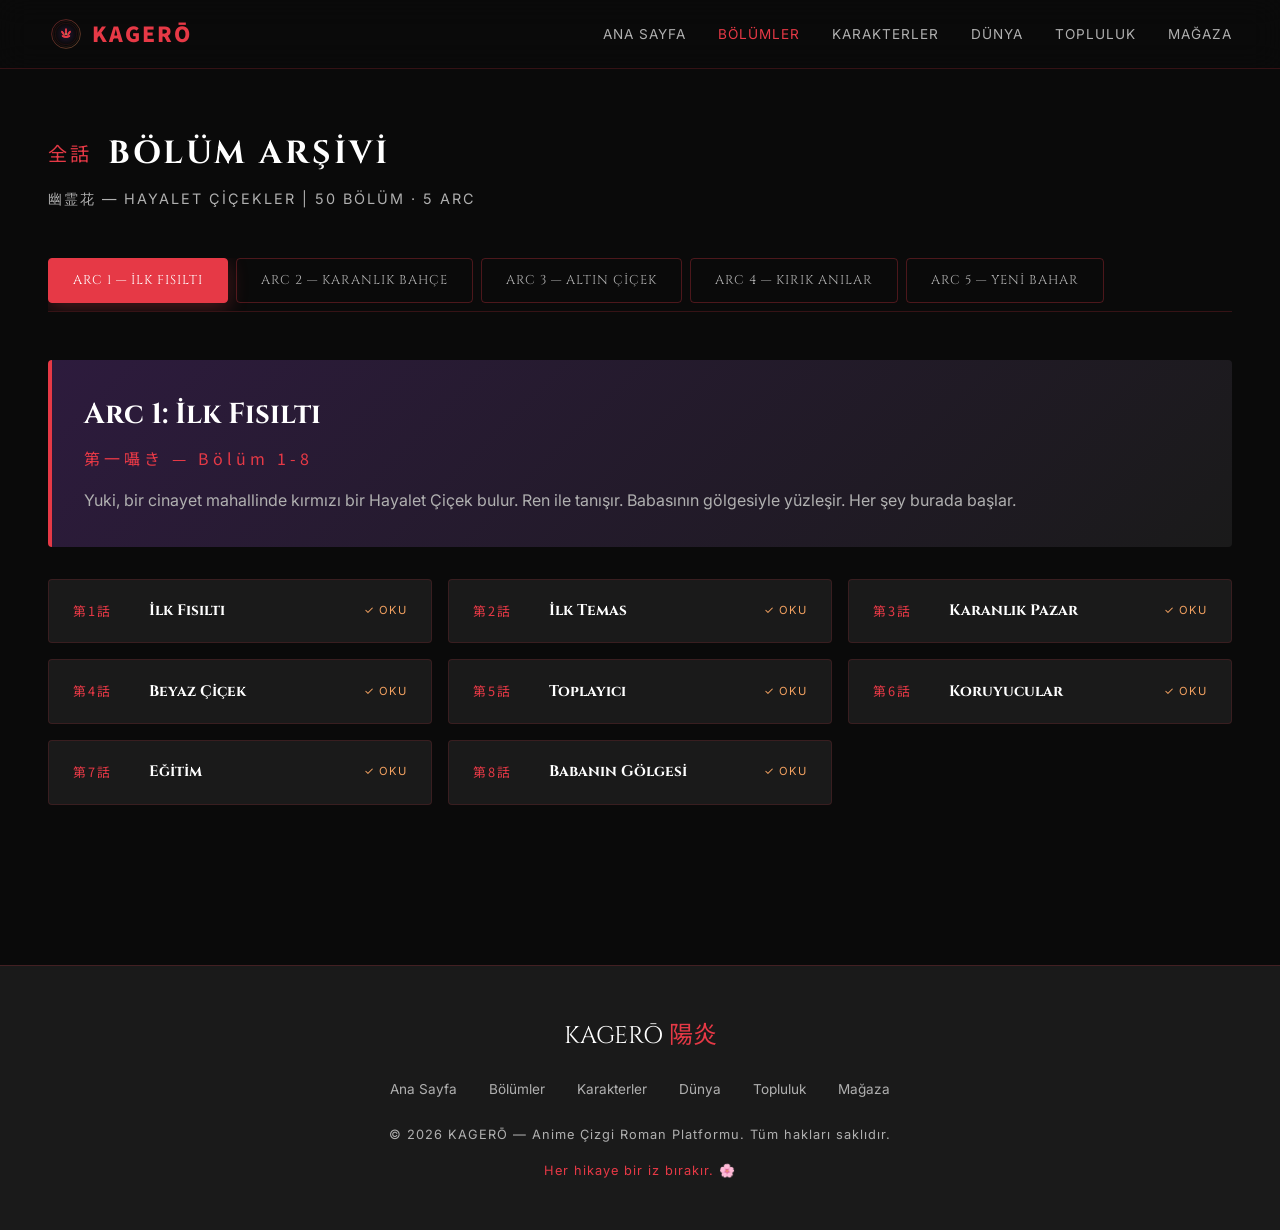
==== chapters.html @ 139f7541 "Create chapters.html" ====
<!DOCTYPE html>
<html lang="tr">
<head>
<meta charset="UTF-8">
<meta name="viewport" content="width=device-width, initial-scale=1.0">
<title>Bölüm Arşivi — KAGERŌ</title>
<meta name="description" content="KAGERŌ — 幽霊花: Hayalet Çiçekler tüm bölümler. 50 bölüm, 5 arc.">
<link rel="icon" type="image/svg+xml" href="assets/favicon.svg">
<link href="https://fonts.googleapis.com/css2?family=Cinzel:wght@400;700;900&family=Inter:wght@300;400;600&family=Noto+Sans+JP:wght@300;400;700&display=swap" rel="stylesheet">
<link rel="stylesheet" href="css/style.css">
<style>
  .arc-tabs {
    display: flex;
    gap: 0.5rem;
    margin-bottom: 3rem;
    overflow-x: auto;
    padding-bottom: 0.5rem;
    border-bottom: 1px solid rgba(230,57,70,0.2);
  }
  .arc-tab {
    padding: 0.8rem 1.5rem;
    background: transparent;
    border: 1px solid rgba(230,57,70,0.3);
    color: var(--gray);
    font-family: 'Cinzel', serif;
    font-size: 0.8rem;
    letter-spacing: 1px;
    text-transform: uppercase;
    cursor: pointer;
    transition: all 0.3s;
    white-space: nowrap;
    border-radius: 4px;
  }
  .arc-tab:hover { color: var(--white); border-color: var(--red); }
  .arc-tab.active {
    background: var(--red);
    color: var(--white);
    border-color: var(--red);
    box-shadow: 0 5px 20px rgba(230,57,70,0.3);
  }
  .arc-section { display: none; animation: fadeIn 0.5s; }
  .arc-section.active { display: block; }
  @keyframes fadeIn {
    from { opacity: 0; transform: translateY(10px); }
    to { opacity: 1; transform: translateY(0); }
  }
  .arc-header {
    margin-bottom: 2rem;
    padding: 2rem;
    background: linear-gradient(135deg, var(--purple), var(--bg2));
    border-left: 4px solid var(--red);
    border-radius: 4px;
  }
  .arc-header h2 {
    font-family: 'Cinzel', serif;
    font-size: 1.8rem;
    margin-bottom: 0.5rem;
  }
  .arc-header .jp {
    font-family: 'Noto Sans JP', sans-serif;
    color: var(--red);
    font-size: 1rem;
    letter-spacing: 4px;
    margin-bottom: 1rem;
  }
  .arc-header p {
    color: var(--gray);
    line-height: 1.7;
  }
  .chapter-list {
    display: grid;
    grid-template-columns: repeat(auto-fill, minmax(320px, 1fr));
    gap: 1rem;
  }
  .chapter-item {
    background: var(--bg2);
    border: 1px solid rgba(230,57,70,0.15);
    padding: 1.2rem 1.5rem;
    display: flex;
    justify-content: space-between;
    align-items: center;
    gap: 1rem;
    text-decoration: none;
    color: inherit;
    transition: all 0.3s;
    border-radius: 4px;
  }
  .chapter-item:hover {
    border-color: var(--red);
    transform: translateX(5px);
    background: var(--bg3);
  }
  .chapter-item .num {
    font-family: 'Noto Sans JP', sans-serif;
    font-size: 0.8rem;
    color: var(--red);
    letter-spacing: 2px;
    min-width: 60px;
  }
  .chapter-item .title {
    font-family: 'Cinzel', serif;
    font-size: 0.95rem;
    font-weight: 700;
    flex: 1;
  }
  .chapter-item .status {
    font-size: 0.7rem;
    color: var(--gold);
    letter-spacing: 1px;
  }
  .chapter-item .status.soon { color: var(--gray); }
  @media (max-width: 600px) {
    .chapter-item { flex-direction: column; align-items: flex-start; gap: 0.5rem; }
  }
</style>
</head>
<body>

<nav class="navbar">
  <a href="index.html" class="logo">
    <img src="assets/logo-icon.svg" alt="KAGERŌ" width="36" height="36" style="vertical-align: middle;">
    <span>KAGERŌ</span>
  </a>
  <button class="menu-toggle">☰</button>
  <ul>
    <li><a href="index.html">Ana Sayfa</a></li>
    <li><a href="chapters.html" class="active">Bölümler</a></li>
    <li><a href="characters.html">Karakterler</a></li>
    <li><a href="world.html">Dünya</a></li>
    <li><a href="community.html">Topluluk</a></li>
    <li><a href="shop.html">Mağaza</a></li>
  </ul>
</nav>

<section style="padding-top: 8rem;">
  <h2 class="section-title">
    <span class="section-title-jp">全話</span> BÖLÜM ARŞİVİ
  </h2>
  <p class="section-subtitle">幽霊花 — Hayalet Çiçekler | 50 Bölüm · 5 Arc</p>

  <div class="arc-tabs">
    <button class="arc-tab active" onclick="showArc('arc1', event)">Arc 1 — İlk Fısıltı</button>
    <button class="arc-tab" onclick="showArc('arc2', event)">Arc 2 — Karanlık Bahçe</button>
    <button class="arc-tab" onclick="showArc('arc3', event)">Arc 3 — Altın Çiçek</button>
    <button class="arc-tab" onclick="showArc('arc4', event)">Arc 4 — Kırık Anılar</button>
    <button class="arc-tab" onclick="showArc('arc5', event)">Arc 5 — Yeni Bahar</button>
  </div>

  <!-- ARC 1 -->
  <div class="arc-section active" id="arc1">
    <div class="arc-header">
      <h2>Arc 1: İlk Fısıltı</h2>
      <div class="jp">第一囁き — Bölüm 1-8</div>
      <p>Yuki, bir cinayet mahallinde kırmızı bir Hayalet Çiçek bulur. Ren ile tanışır. Babasının gölgesiyle yüzleşir. Her şey burada başlar.</p>
    </div>
    <div class="chapter-list">
      <a href="reader.html" class="chapter-item"><span class="num">第1話</span><span class="title">İlk Fısıltı</span><span class="status">✓ OKU</span></a>
      <a href="reader.html" class="chapter-item"><span class="num">第2話</span><span class="title">İlk Temas</span><span class="status">✓ OKU</span></a>
      <a href="reader.html" class="chapter-item"><span class="num">第3話</span><span class="title">Karanlık Pazar</span><span class="status">✓ OKU</span></a>
      <a href="reader.html" class="chapter-item"><span class="num">第4話</span><span class="title">Beyaz Çiçek</span><span class="status">✓ OKU</span></a>
      <a href="reader.html" class="chapter-item"><span class="num">第5話</span><span class="title">Toplayıcı</span><span class="status">✓ OKU</span></a>
      <a href="reader.html" class="chapter-item"><span class="num">第6話</span><span class="title">Koruyucular</span><span class="status">✓ OKU</span></a>
      <a href="reader.html" class="chapter-item"><span class="num">第7話</span><span class="title">Eğitim</span><span class="status">✓ OKU</span></a>
      <a href="reader.html" class="chapter-item"><span class="num">第8話</span><span class="title">Babanın Gölgesi</span><span class="status">✓ OKU</span></a>
    </div>
  </div>

  <!-- ARC 2 -->
  <div class="arc-section" id="arc2">
    <div class="arc-header">
      <h2>Arc 2: Karanlık Bahçe</h2>
      <div class="jp">暗い庭 — Bölüm 9-18</div>
      <p>Bahçıvan saldırır. Koruyucu tapınağına sığınırlar. Yuriko ve Sōren'in yasak aşkı ortaya çıkar. Hana'nın ölümünün gerçeği.</p>
    </div>
    <div class="chapter-list">
      <a href="reader.html" class="chapter-item"><span class="num">第9話</span><span class="title">Kaçış</span><span class="status">✓ OKU</span></a>
      <a href="reader.html" class="chapter-item"><span class="num">第10話</span><span class="title">Koruyucular</span><span class="status">✓ OKU</span></a>
      <a href="reader.html" class="chapter-item"><span class="num">第11話</span><span class="title">Yasak Aşk</span><span class="status">✓ OKU</span></a>
      <a href="reader.html" class="chapter-item"><span class="num">第12話</span><span class="title">Kırık Yemin</span><span class="status">✓ OKU</span></a>
      <a href="reader.html" class="chapter-item"><span class="num">第13話</span><span class="title">İlk Kurban</span><span class="status">✓ OKU</span></a>
      <a href="reader.html" class="chapter-item"><span class="num">第14話</span><span class="title">Babanın Gölgesi</span><span class="status">✓ OKU</span></a>
      <a href="reader.html" class="chapter-item"><span class="num">第15話</span><span class="title">Eğitim Başlıyor</span><span class="status">✓ OKU</span></a>
      <a href="reader.html" class="chapter-item"><span class="num">第16話</span><span class="title">İlk Görev</span><span class="status">✓ OKU</span></a>
      <a href="reader.html" class="chapter-item"><span class="num">第17話</span><span class="title">Kan ve Çiçek</span><span class="status">✓ OKU</span></a>
      <a href="reader.html" class="chapter-item"><span class="num">第18話</span><span class="title">Karanlık Bahçe</span><span class="status">✓ OKU</span></a>
    </div>
  </div>

  <!-- ARC 3 -->
  <div class="arc-section" id="arc3">
    <div class="arc-header">
      <h2>Arc 3: Altın Çiçek</h2>
      <div class="jp">金花 — Bölüm 19-30</div>
      <p>Altın Çiçeğin peşinde. Aokigahara Ormanı. Toplayıcılar Savaşı. Gin'in ölümü. Fuji Dağı'ndaki büyük buluşma.</p>
    </div>
    <div class="chapter-list">
      <a href="reader.html" class="chapter-item"><span class="num">第19話</span><span class="title">Altın Çiçeğin Efsanesi</span><span class="status">✓ OKU</span></a>
      <a href="reader.html" class="chapter-item"><span class="num">第20話</span><span class="title">Aokigahara</span><span class="status">✓ OKU</span></a>
      <a href="reader.html" class="chapter-item"><span class="num">第21話</span><span class="title">Toplayıcılar Savaşı I</span><span class="status">✓ OKU</span></a>
      <a href="reader.html" class="chapter-item"><span class="num">第22話</span><span class="title">İlk Kan</span><span class="status">✓ OKU</span></a>
      <a href="reader.html" class="chapter-item"><span class="num">第23話</span><span class="title">Mio'nun Sırrı</span><span class="status">✓ OKU</span></a>
      <a href="reader.html" class="chapter-item"><span class="num">第24話</span><span class="title">Dayı</span><span class="status">✓ OKU</span></a>
      <a href="reader.html" class="chapter-item"><span class="num">第25話</span><span class="title">Gin'in Vedası</span><span class="status">✓ OKU</span></a>
      <a href="reader.html" class="chapter-item"><span class="num">第26話</span><span class="title">Babanın Kalbi</span><span class="status">✓ OKU</span></a>
      <a href="reader.html" class="chapter-item"><span class="num">第27話</span><span class="title">Altın Çiçeğin Peşinde I</span><span class="status">✓ OKU</span></a>
      <a href="reader.html" class="chapter-item"><span class="num">第28話</span><span class="title">Altın Çiçeğin Peşinde II</span><span class="status">✓ OKU</span></a>
      <a href="reader.html" class="chapter-item"><span class="num">第29話</span><span class="title">Fuji Dağı</span><span class="status">✓ OKU</span></a>
      <a href="reader.html" class="chapter-item"><span class="num">第30話</span><span class="title">Seçim</span><span class="status">✓ OKU</span></a>
    </div>
  </div>

  <!-- ARC 4 -->
  <div class="arc-section" id="arc4">
    <div class="arc-header">
      <h2>Arc 4: Kırık Anılar</h2>
      <div class="jp">壊れた記憶 — Bölüm 31-40</div>
      <p>Yuki ve babası birlikte çalışır. Hana'nın gerçeği. Büyük Savaş. Bahçıvan'ın fedakarlığı. Veda.</p>
    </div>
    <div class="chapter-list">
      <a href="reader.html" class="chapter-item"><span class="num">第31話</span><span class="title">Baba ve Kız</span><span class="status">✓ OKU</span></a>
      <a href="reader.html" class="chapter-item"><span class="num">第32話</span><span class="title">Sessiz Akşam Yemeği</span><span class="status">✓ OKU</span></a>
      <a href="reader.html" class="chapter-item"><span class="num">第33話</span><span class="title">Geçmişin Hayaletleri</span><span class="status">✓ OKU</span></a>
      <a href="reader.html" class="chapter-item"><span class="num">第34話</span><span class="title">Hana'nın Gerçeği</span><span class="status">✓ OKU</span></a>
      <a href="reader.html" class="chapter-item"><span class="num">第35話</span><span class="title">Ren'in Yıkımı</span><span class="status">✓ OKU</span></a>
      <a href="reader.html" class="chapter-item"><span class="num">第36話</span><span class="title">Bağışlama</span><span class="status">✓ OKU</span></a>
      <a href="reader.html" class="chapter-item"><span class="num">第37話</span><span class="title">Büyük Savaş I</span><span class="status">✓ OKU</span></a>
      <a href="reader.html" class="chapter-item"><span class="num">第38話</span><span class="title">Büyük Savaş II</span><span class="status">✓ OKU</span></a>
      <a href="reader.html" class="chapter-item"><span class="num">第39話</span><span class="title">Fedakarlık</span><span class="status">✓ OKU</span></a>
      <a href="reader.html" class="chapter-item"><span class="num">第40話</span><span class="title">Babanın Sonu</span><span class="status">✓ OKU</span></a>
    </div>
  </div>

  <!-- ARC 5 -->
  <div class="arc-section" id="arc5">
    <div class="arc-header">
      <h2>Arc 5: Yeni Bahar</h2>
      <div class="jp">新春 — Bölüm 41-50</div>
      <p>Yas. Altın Çiçeğin gerçeği. Son veda. Bırakış. Yeni bahar. Final.</p>
    </div>
    <div class="chapter-list">
      <a href="reader.html" class="chapter-item"><span class="num">第41話</span><span class="title">Yas</span><span class="status">✓ OKU</span></a>
      <a href="reader.html" class="chapter-item"><span class="num">第42話</span><span class="title">Boşluk</span><span class="status">✓ OKU</span></a>
      <a href="reader.html" class="chapter-item"><span class="num">第43話</span><span class="title">Ren'in Dönüşü</span><span class="status">✓ OKU</span></a>
      <a href="reader.html" class="chapter-item"><span class="num">第44話</span><span class="title">Altın Çiçeğin Gerçeği I</span><span class="status">✓ OKU</span></a>
      <a href="reader.html" class="chapter-item"><span class="num">第45話</span><span class="title">Altın Çiçeğin Gerçeği II</span><span class="status">✓ OKU</span></a>
      <a href="reader.html" class="chapter-item"><span class="num">第46話</span><span class="title">Annenin Sırrı</span><span class="status">✓ OKU</span></a>
      <a href="reader.html" class="chapter-item"><span class="num">第47話</span><span class="title">Son Veda I</span><span class="status">✓ OKU</span></a>
      <a href="reader.html" class="chapter-item"><span class="num">第48話</span><span class="title">Son Veda II</span><span class="status">✓ OKU</span></a>
      <a href="reader.html" class="chapter-item"><span class="num">第49話</span><span class="title">Bırakış</span><span class="status">✓ OKU</span></a>
      <a href="reader.html" class="chapter-item"><span class="num">第50話</span><span class="title">Yeni Bahar — FİNAL</span><span class="status">✓ FİNAL</span></a>
    </div>
  </div>
</section>

<footer>
  <div class="footer-logo">KAGERŌ <span style="color: var(--red); font-family: var(--font-jp);">陽炎</span></div>
  <div class="footer-links">
    <a href="index.html">Ana Sayfa</a>
    <a href="chapters.html">Bölümler</a>
    <a href="characters.html">Karakterler</a>
    <a href="world.html">Dünya</a>
    <a href="community.html">Topluluk</a>
    <a href="shop.html">Mağaza</a>
  </div>
  <p>© 2026 KAGERŌ — Anime Çizgi Roman Platformu. Tüm hakları saklıdır.</p>
  <p style="color: var(--red); margin-top: 1rem;">Her hikaye bir iz bırakır. 🌸</p>
</footer>

<script src="js/main.js"></script>
<script>
  function showArc(arcId, event) {
    document.querySelectorAll('.arc-tab').forEach(t => t.classList.remove('active'));
    document.querySelectorAll('.arc-section').forEach(s => s.classList.remove('active'));
    if (event && event.target) event.target.classList.add('active');
    document.getElementById(arcId).classList.add('active');
  }
</script>
</body>
</html>
---- css/style.css ----
/* ============================================
   幽霊花 — HAYALET ÇİÇEKLER
   Ana Stil Dosyası
   ============================================ */

:root {
  --bg: #0A0A0A;
  --bg2: #1A1A1A;
  --bg3: #252525;
  --purple: #2D1B3D;
  --red: #E63946;
  --red-light: #FF4757;
  --gold: #F4A261;
  --blue: #4A90D9;
  --white: #FFFFFF;
  --gray: #B0B0B0;
  --gray-dark: #666;
  --font-title: 'Cinzel', serif;
  --font-body: 'Inter', sans-serif;
  --font-jp: 'Noto Sans JP', sans-serif;
  --transition: 0.3s ease;
}

* {
  margin: 0;
  padding: 0;
  box-sizing: border-box;
}

html {
  scroll-behavior: smooth;
}

body {
  background: var(--bg);
  color: var(--white);
  font-family: var(--font-body);
  overflow-x: hidden;
  line-height: 1.6;
}

/* ============================================
   NAVBAR
   ============================================ */
.navbar {
  position: fixed;
  top: 0; left: 0; right: 0;
  z-index: 1000;
  display: flex;
  justify-content: space-between;
  align-items: center;
  padding: 1rem 3rem;
  background: rgba(10,10,10,0.9);
  backdrop-filter: blur(15px);
  -webkit-backdrop-filter: blur(15px);
  border-bottom: 1px solid rgba(230,57,70,0.2);
  transition: transform var(--transition);
}

.navbar.hidden {
  transform: translateY(-100%);
}

.navbar .logo {
  font-family: var(--font-title);
  font-size: 1.3rem;
  font-weight: 900;
  letter-spacing: 2px;
  display: flex;
  align-items: center;
  gap: 0.5rem;
  text-decoration: none;
  color: var(--white);
}

.navbar .logo span {
  color: var(--red);
  font-family: var(--font-jp);
}

.navbar ul {
  display: flex;
  list-style: none;
  gap: 2rem;
}

.navbar a {
  color: var(--gray);
  text-decoration: none;
  font-size: 0.85rem;
  letter-spacing: 1px;
  text-transform: uppercase;
  transition: color var(--transition);
  position: relative;
}

.navbar a::after {
  content: '';
  position: absolute;
  bottom: -5px; left: 0;
  width: 0; height: 2px;
  background: var(--red);
  transition: width var(--transition);
}

.navbar a:hover { color: var(--red); }
.navbar a:hover::after { width: 100%; }
.navbar a.active { color: var(--red); }

.menu-toggle {
  display: none;
  background: transparent;
  border: none;
  color: var(--white);
  font-size: 1.5rem;
  cursor: pointer;
}

/* ============================================
   HERO
   ============================================ */
.hero {
  min-height: 100vh;
  display: flex;
  flex-direction: column;
  justify-content: center;
  align-items: center;
  text-align: center;
  position: relative;
  background: radial-gradient(ellipse at center, #1A0A1A 0%, #0A0A0A 70%);
  overflow: hidden;
  padding: 2rem;
}

.hero::before {
  content: '';
  position: absolute;
  top: 0; left: 0; right: 0; bottom: 0;
  background-image: 
    radial-gradient(2px 2px at 20% 30%, rgba(230,57,70,0.3), transparent),
    radial-gradient(2px 2px at 60% 70%, rgba(244,162,97,0.3), transparent),
    radial-gradient(1px 1px at 50% 50%, rgba(230,57,70,0.2), transparent),
    radial-gradient(1px 1px at 80% 10%, rgba(244,162,97,0.2), transparent),
    radial-gradient(2px 2px at 90% 60%, rgba(230,57,70,0.3), transparent);
  background-size: 200% 200%;
  animation: floatParticles 20s infinite linear;
  opacity: 0.6;
}

@keyframes floatParticles {
  from { background-position: 0 0; }
  to { background-position: 200% 200%; }
}

.hero-title-jp {
  font-family: var(--font-jp);
  font-size: 6rem;
  font-weight: 700;
  color: var(--red);
  letter-spacing: 20px;
  text-shadow: 0 0 40px rgba(230,57,70,0.5);
  animation: glow 3s infinite alternate;
  position: relative;
  z-index: 1;
}

@keyframes glow {
  from { text-shadow: 0 0 20px rgba(230,57,70,0.3); }
  to { text-shadow: 0 0 80px rgba(230,57,70,0.9); }
}

.hero-title-tr {
  font-family: var(--font-title);
  font-size: 2.5rem;
  font-weight: 400;
  letter-spacing: 10px;
  color: var(--white);
  margin-top: 0.5rem;
  position: relative;
  z-index: 1;
}

.hero-tagline {
  font-size: 1.1rem;
  color: var(--gray);
  margin-top: 2rem;
  font-style: italic;
  letter-spacing: 2px;
  position: relative;
  z-index: 1;
  max-width: 600px;
}

.hero-buttons {
  margin-top: 3rem;
  display: flex;
  gap: 1.5rem;
  position: relative;
  z-index: 1;
  flex-wrap: wrap;
  justify-content: center;
}

/* ============================================
   BUTONLAR
   ============================================ */
.btn {
  padding: 1rem 2.5rem;
  font-family: var(--font-body);
  font-size: 0.9rem;
  font-weight: 600;
  letter-spacing: 2px;
  text-transform: uppercase;
  border: none;
  cursor: pointer;
  transition: all var(--transition);
  text-decoration: none;
  display: inline-block;
  text-align: center;
}

.btn-primary {
  background: var(--red);
  color: var(--white);
  clip-path: polygon(10% 0, 100% 0, 90% 100%, 0 100%);
}

.btn-primary:hover {
  background: var(--red-light);
  transform: translateY(-3px);
  box-shadow: 0 10px 30px rgba(230,57,70,0.4);
}

.btn-secondary {
  background: transparent;
  color: var(--white);
  border: 1px solid var(--gray);
}

.btn-secondary:hover {
  border-color: var(--red);
  color: var(--red);
  transform: translateY(-3px);
  box-shadow: 0 10px 30px rgba(230,57,70,0.2);
}

/* ============================================
   SECTIONS
   ============================================ */
section {
  padding: 5rem 3rem;
  max-width: 1400px;
  margin: 0 auto;
}

.section-title {
  font-family: var(--font-title);
  font-size: 2rem;
  font-weight: 700;
  letter-spacing: 3px;
  margin-bottom: 0.5rem;
  display: flex;
  align-items: center;
  gap: 1rem;
  flex-wrap: wrap;
}

.section-title-jp {
  font-family: var(--font-jp);
  font-size: 1.2rem;
  color: var(--red);
  font-weight: 400;
}

.section-subtitle {
  color: var(--gray);
  font-size: 0.9rem;
  letter-spacing: 2px;
  margin-bottom: 3rem;
  text-transform: uppercase;
}

/* ============================================
   BÖLÜM KARTLARI
   ============================================ */
.chapters-grid {
  display: grid;
  grid-template-columns: repeat(auto-fit, minmax(300px, 1fr));
  gap: 2rem;
}

.chapter-card {
  background: var(--bg2);
  border: 1px solid rgba(230,57,70,0.2);
  padding: 2rem;
  transition: all var(--transition);
  cursor: pointer;
  position: relative;
  overflow: hidden;
  text-decoration: none;
  color: inherit;
  display: block;
}

.chapter-card::before {
  content: '';
  position: absolute;
  top: 0; left: 0;
  width: 4px; height: 100%;
  background: var(--red);
  transform: scaleY(0);
  transition: transform var(--transition);
}

.chapter-card:hover::before { transform: scaleY(1); }

.chapter-card:hover {
  border-color: var(--red);
  transform: translateY(-5px);
  box-shadow: 0 15px 40px rgba(230,57,70,0.15);
}

.chapter-number {
  font-family: var(--font-jp);
  font-size: 0.8rem;
  color: var(--red);
  letter-spacing: 3px;
}

.chapter-title {
  font-family: var(--font-title);
  font-size: 1.3rem;
  margin: 0.5rem 0;
  font-weight: 700;
}

.chapter-desc {
  color: var(--gray);
  font-size: 0.85rem;
  line-height: 1.6;
  margin-top: 1rem;
}

.chapter-meta {
  display: flex;
  justify-content: space-between;
  margin-top: 1.5rem;
  font-size: 0.75rem;
  color: var(--gray);
  letter-spacing: 1px;
}

.chapter-meta .new {
  color: var(--gold);
  font-weight: 700;
}

/* ============================================
   KARAKTER KARTLARI
   ============================================ */
.characters-grid {
  display: grid;
  grid-template-columns: repeat(auto-fit, minmax(250px, 1fr));
  gap: 2rem;
}

.character-card {
  background: linear-gradient(180deg, var(--bg2) 0%, var(--purple) 100%);
  border: 1px solid rgba(244,162,97,0.2);
  padding: 2rem;
  text-align: center;
  transition: all var(--transition);
  cursor: pointer;
  text-decoration: none;
  color: inherit;
  display: block;
}

.character-card:hover {
  border-color: var(--gold);
  transform: translateY(-8px);
  box-shadow: 0 20px 50px rgba(244,162,97,0.2);
}

.character-avatar {
  width: 120px;
  height: 120px;
  border-radius: 50%;
  background: radial-gradient(circle, var(--red) 0%, var(--purple) 100%);
  margin: 0 auto 1.5rem;
  display: flex;
  align-items: center;
  justify-content: center;
  font-family: var(--font-jp);
  font-size: 3rem;
  color: var(--white);
  border: 2px solid var(--gold);
  transition: transform var(--transition);
}

.character-card:hover .character-avatar {
  transform: scale(1.1) rotate(5deg);
}

.character-name {
  font-family: var(--font-title);
  font-size: 1.2rem;
  font-weight: 700;
  margin-bottom: 0.3rem;
}

.character-name-jp {
  font-family: var(--font-jp);
  font-size: 0.9rem;
  color: var(--gold);
  margin-bottom: 1rem;
}

.character-role {
  color: var(--gray);
  font-size: 0.8rem;
  letter-spacing: 2px;
  text-transform: uppercase;
}

/* ============================================
   FOOTER
   ============================================ */
footer {
  background: var(--bg2);
  border-top: 1px solid rgba(230,57,70,0.2);
  padding: 3rem;
  text-align: center;
  margin-top: 5rem;
}

footer .footer-logo {
  font-family: var(--font-title);
  font-size: 1.5rem;
  color: var(--white);
  margin-bottom: 1rem;
}

footer p {
  color: var(--gray);
  font-size: 0.8rem;
  letter-spacing: 1px;
  margin-top: 0.5rem;
}

footer .footer-links {
  display: flex;
  justify-content: center;
  gap: 2rem;
  margin: 1.5rem 0;
  flex-wrap: wrap;
}

footer .footer-links a {
  color: var(--gray);
  text-decoration: none;
  font-size: 0.85rem;
  transition: color var(--transition);
}

footer .footer-links a:hover { color: var(--red); }

/* ============================================
   READER
   ============================================ */
.reader-topbar {
  position: fixed;
  top: 0; left: 0; right: 0;
  z-index: 1000;
  display: flex;
  justify-content: space-between;
  align-items: center;
  padding: 0.8rem 2rem;
  background: rgba(10,10,10,0.95);
  backdrop-filter: blur(15px);
  border-bottom: 1px solid rgba(230,57,70,0.3);
  transition: transform var(--transition);
}

.reader-topbar.hidden { transform: translateY(-100%); }

.back-btn {
  color: var(--gray);
  text-decoration: none;
  font-size: 0.85rem;
  letter-spacing: 1px;
  display: flex;
  align-items: center;
  gap: 0.5rem;
  transition: color var(--transition);
}

.back-btn:hover { color: var(--red); }

.chapter-info { text-align: center; flex: 1; }
.chapter-info .jp {
  font-family: var(--font-jp);
  font-size: 0.75rem;
  color: var(--red);
  letter-spacing: 3px;
}
.chapter-info .title {
  font-family: var(--font-title);
  font-size: 1rem;
  font-weight: 700;
  letter-spacing: 2px;
}

.reader-controls { display: flex; gap: 0.8rem; }

.control-btn {
  background: transparent;
  border: 1px solid rgba(230,57,70,0.3);
  color: var(--gray);
  width: 36px;
  height: 36px;
  border-radius: 50%;
  cursor: pointer;
  display: flex;
  align-items: center;
  justify-content: center;
  font-size: 0.9rem;
  transition: all var(--transition);
}

.control-btn:hover {
  border-color: var(--red);
  color: var(--red);
  background: rgba(230,57,70,0.1);
}

.reader-container {
  max-width: 900px;
  margin: 0 auto;
  padding: 6rem 1rem 3rem;
}

.page {
  margin-bottom: 2rem;
  background: var(--bg2);
  border-radius: 4px;
  overflow: hidden;
  box-shadow: 0 10px 40px rgba(0,0,0,0.5);
  position: relative;
  transition: transform var(--transition);
}

.page:hover { transform: scale(1.005); }

.page-number {
  position: absolute;
  bottom: 0.5rem;
  right: 1rem;
  font-size: 0.7rem;
  color: var(--gray);
  letter-spacing: 1px;
  z-index: 10;
}

.panel {
  width: 100%;
  display: flex;
  flex-direction: column;
  border-bottom: 2px solid var(--bg);
  position: relative;
}

.panel:last-child { border-bottom: none; }

.panel-image {
  width: 100%;
  min-height: 300px;
  background: linear-gradient(135deg, #1A0A1A 0%, #0A0A0A 100%);
  display: flex;
  align-items: center;
  justify-content: center;
  position: relative;
  overflow: hidden;
}

.panel-image::before {
  content: attr(data-scene);
  position: absolute;
  top: 50%;
  left: 50%;
  transform: translate(-50%, -50%);
  font-family: var(--font-jp);
  font-size: 1.5rem;
  color: rgba(230,57,70,0.3);
  letter-spacing: 5px;
  text-align: center;
  padding: 1rem;
  width: 90%;
}

.panel-splash .panel-image {
  min-height: 500px;
  background: linear-gradient(135deg, #2D1B3D 0%, #1A0A1A 100%);
}

.panel-splash .panel-image::before {
  font-size: 2.5rem;
  color: rgba(230,57,70,0.5);
}

.panel-closeup .panel-image { min-height: 400px; }

.panel-dialogue {
  padding: 1.5rem 2rem;
  background: var(--bg2);
}

.dialogue-box {
  background: rgba(45,27,61,0.6);
  border-left: 3px solid var(--red);
  padding: 1rem 1.5rem;
  margin: 0.8rem 0;
  border-radius: 0 8px 8px 0;
  position: relative;
}

.dialogue-speaker {
  font-family: var(--font-title);
  font-size: 0.75rem;
  font-weight: 700;
  color: var(--red);
  letter-spacing: 2px;
  text-transform: uppercase;
  margin-bottom: 0.3rem;
}

.dialogue-text {
  font-size: 0.95rem;
  line-height: 1.6;
  color: var(--white);
}

.inner-voice {
  font-style: italic;
  color: var(--gold);
  font-size: 0.9rem;
  line-height: 1.6;
  padding: 1rem 1.5rem;
  background: rgba(244,162,97,0.05);
  border-radius: 8px;
  margin: 0.8rem 0;
  border-left: 2px dashed rgba(244,162,97,0.3);
}

.whisper {
  font-family: var(--font-jp);
  font-size: 0.85rem;
  color: var(--red);
  opacity: 0.7;
  text-align: center;
  letter-spacing: 3px;
  padding: 0.5rem;
  animation: whisperFade 3s infinite alternate;
}

@keyframes whisperFade {
  from { opacity: 0.3; }
  to { opacity: 0.9; }
}

.reader-nav {
  display: flex;
  justify-content: space-between;
  align-items: center;
  margin-top: 3rem;
  padding: 2rem 0;
  border-top: 1px solid rgba(230,57,70,0.2);
  flex-wrap: wrap;
  gap: 1rem;
}

.nav-btn {
  padding: 1rem 2rem;
  background: transparent;
  border: 1px solid rgba(230,57,70,0.4);
  color: var(--white);
  text-decoration: none;
  font-size: 0.85rem;
  letter-spacing: 2px;
  text-transform: uppercase;
  transition: all var(--transition);
  display: flex;
  align-items: center;
  gap: 0.5rem;
}

.nav-btn:hover {
  background: var(--red);
  border-color: var(--red);
  transform: translateY(-3px);
  box-shadow: 0 10px 30px rgba(230,57,70,0.3);
}

.nav-btn.disabled {
  opacity: 0.3;
  pointer-events: none;
}

.progress-bar {
  position: fixed;
  top: 0; left: 0;
  height: 3px;
  background: linear-gradient(90deg, var(--red), var(--gold));
  z-index: 2000;
  transition: width 0.1s;
  box-shadow: 0 0 10px rgba(230,57,70,0.5);
  width: 0;
}

/* ============================================
   YORUMLAR
   ============================================ */
.comments-section {
  margin-top: 4rem;
  padding: 2rem;
  background: var(--bg2);
  border-radius: 8px;
  border: 1px solid rgba(230,57,70,0.2);
}

.comments-title {
  font-family: var(--font-title);
  font-size: 1.2rem;
  margin-bottom: 1.5rem;
  letter-spacing: 2px;
}

.comment-input {
  width: 100%;
  background: rgba(10,10,10,0.8);
  border: 1px solid rgba(230,57,70,0.3);
  color: var(--white);
  padding: 1rem;
  border-radius: 4px;
  font-family: var(--font-body);
  font-size: 0.9rem;
  resize: vertical;
  min-height: 80px;
  transition: border var(--transition);
}

.comment-input:focus {
  outline: none;
  border-color: var(--red);
  box-shadow: 0 0 20px rgba(230,57,70,0.2);
}

.comment-submit {
  margin-top: 1rem;
  padding: 0.8rem 2rem;
  background: var(--red);
  color: var(--white);
  border: none;
  font-family: var(--font-body);
  font-size: 0.8rem;
  letter-spacing: 2px;
  text-transform: uppercase;
  cursor: pointer;
  transition: all var(--transition);
}

.comment-submit:hover {
  background: var(--red-light);
  transform: translateY(-2px);
  box-shadow: 0 10px 25px rgba(230,57,70,0.4);
}

/* ============================================
   DÜNYA SAYFASI
   ============================================ */
.world-grid {
  display: grid;
  grid-template-columns: repeat(auto-fit, minmax(300px, 1fr));
  gap: 2rem;
}

.world-card {
  background: var(--bg2);
  border: 1px solid rgba(230,57,70,0.2);
  padding: 2rem;
  transition: all var(--transition);
}

.world-card:hover {
  border-color: var(--red);
  transform: translateY(-5px);
}

.world-card-icon {
  font-family: var(--font-jp);
  font-size: 3rem;
  color: var(--red);
  margin-bottom: 1rem;
}

.world-card-title {
  font-family: var(--font-title);
  font-size: 1.3rem;
  margin-bottom: 0.5rem;
}

.world-card-title-jp {
  font-family: var(--font-jp);
  font-size: 0.9rem;
  color: var(--gold);
  margin-bottom: 1rem;
}

.world-card-desc {
  color: var(--gray);
  font-size: 0.9rem;
  line-height: 1.7;
}

/* Çiçek renk göstergesi */
.flower-colors {
  display: grid;
  grid-template-columns: repeat(auto-fit, minmax(150px, 1fr));
  gap: 1rem;
  margin-top: 2rem;
}

.flower-color-item {
  padding: 1.5rem;
  text-align: center;
  border-radius: 8px;
  transition: transform var(--transition);
  cursor: pointer;
}

.flower-color-item:hover { transform: scale(1.05); }

.flower-color-item.red { background: linear-gradient(135deg, #E63946, #8B1A1A); }
.flower-color-item.blue { background: linear-gradient(135deg, #4A90D9, #1A3A5C); }
.flower-color-item.black { background: linear-gradient(135deg, #333, #000); }
.flower-color-item.white { background: linear-gradient(135deg, #FFF, #AAA); color: #0A0A0A; }
.flower-color-item.gold { background: linear-gradient(135deg, #F4A261, #B8860B); color: #0A0A0A; }

.flower-color-item h4 {
  font-family: var(--font-title);
  font-size: 1.1rem;
  margin-bottom: 0.3rem;
}

.flower-color-item p {
  font-size: 0.8rem;
  opacity: 0.9;
}

/* ============================================
   TOPLULUK SAYFASI
   ============================================ */
.forum-grid {
  display: grid;
  grid-template-columns: 2fr 1fr;
  gap: 2rem;
}

.forum-thread {
  background: var(--bg2);
  padding: 1.5rem;
  border-left: 3px solid var(--red);
  margin-bottom: 1rem;
  transition: all var(--transition);
  cursor: pointer;
}

.forum-thread:hover {
  border-left-color: var(--gold);
  background: var(--bg3);
}

.forum-thread-title {
  font-family: var(--font-title);
  font-size: 1.1rem;
  margin-bottom: 0.5rem;
}

.forum-thread-meta {
  font-size: 0.75rem;
  color: var(--gray);
  letter-spacing: 1px;
}

.sidebar-box {
  background: var(--bg2);
  padding: 1.5rem;
  border: 1px solid rgba(230,57,70,0.2);
  margin-bottom: 1.5rem;
}

.sidebar-title {
  font-family: var(--font-title);
  font-size: 1rem;
  margin-bottom: 1rem;
  color: var(--gold);
}

.poll-option {
  display: flex;
  justify-content: space-between;
  padding: 0.8rem;
  background: var(--bg);
  margin-bottom: 0.5rem;
  cursor: pointer;
  transition: all var(--transition);
  border: 1px solid transparent;
}

.poll-option:hover {
  border-color: var(--red);
}

/* ============================================
   MAĞAZA SAYFASI
   ============================================ */
.shop-grid {
  display: grid;
  grid-template-columns: repeat(auto-fit, minmax(250px, 1fr));
  gap: 2rem;
}

.product-card {
  background: var(--bg2);
  border: 1px solid rgba(230,57,70,0.2);
  overflow: hidden;
  transition: all var(--transition);
  cursor: pointer;
}

.product-card:hover {
  border-color: var(--red);
  transform: translateY(-5px);
  box-shadow: 0 20px 50px rgba(230,57,70,0.2);
}

.product-image {
  aspect-ratio: 1;
  background: linear-gradient(135deg, #1A0A1A 0%, #2D1B3D 100%);
  display: flex;
  align-items: center;
  justify-content: center;
  font-family: var(--font-jp);
  font-size: 4rem;
  color: rgba(230,57,70,0.4);
}

.product-info {
  padding: 1.5rem;
}

.product-title {
  font-family: var(--font-title);
  font-size: 1.1rem;
  margin-bottom: 0.5rem;
}

.product-price {
  color: var(--gold);
  font-family: var(--font-title);
  font-size: 1.2rem;
  font-weight: 700;
  margin-bottom: 1rem;
}

.product-btn {
  width: 100%;
  padding: 0.8rem;
  background: transparent;
  border: 1px solid var(--red);
  color: var(--red);
  font-family: var(--font-body);
  font-size: 0.8rem;
  letter-spacing: 2px;
  text-transform: uppercase;
  cursor: pointer;
  transition: all var(--transition);
}

.product-btn:hover {
  background: var(--red);
  color: var(--white);
}

/* ============================================
   RESPONSIVE
   ============================================ */
@media (max-width: 968px) {
  .navbar { padding: 1rem 1.5rem; }
  .navbar ul { display: none; }
  .navbar ul.open {
    display: flex;
    flex-direction: column;
    position: absolute;
    top: 100%; left: 0; right: 0;
    background: rgba(10,10,10,0.98);
    padding: 2rem;
    border-bottom: 1px solid rgba(230,57,70,0.3);
  }
  .menu-toggle { display: block; }
  .hero-title-jp { font-size: 3.5rem; letter-spacing: 10px; }
  .hero-title-tr { font-size: 1.5rem; letter-spacing: 5px; }
  section { padding: 3rem 1.5rem; }
  .section-title { font-size: 1.5rem; }
  .forum-grid { grid-template-columns: 1fr; }
}

@media (max-width: 480px) {
  .hero-title-jp { font-size: 2.5rem; letter-spacing: 6px; }
  .hero-title-tr { font-size: 1.2rem; letter-spacing: 3px; }
  .hero-tagline { font-size: 0.9rem; }
  .btn { padding: 0.8rem 1.5rem; font-size: 0.8rem; }
  .reader-topbar { padding: 0.6rem 1rem; }
  .chapter-info .title { font-size: 0.8rem; }
  .reader-container { padding: 5rem 0.5rem 2rem; }
  .panel-image { min-height: 200px; }
  .panel-splash .panel-image { min-height: 350px; }
  .nav-btn { padding: 0.8rem 1rem; font-size: 0.7rem; }
}
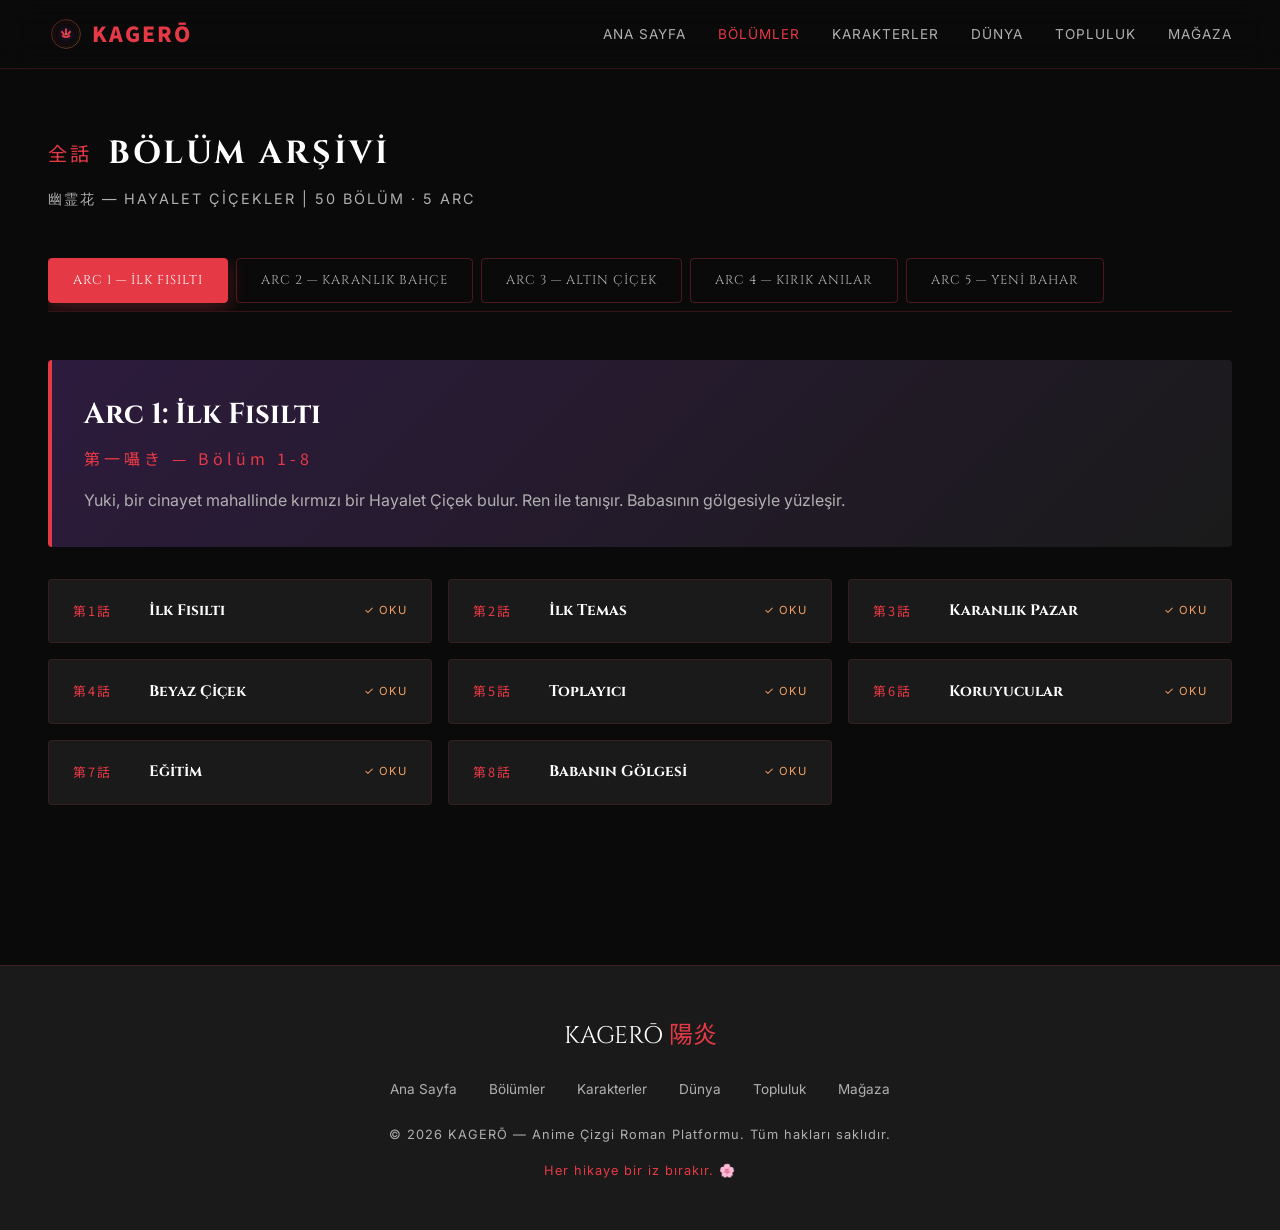
==== commit 13fdc0a6: "Update chapters.html" ====
--- a/chapters.html
+++ b/chapters.html
@@ -4,7 +4,7 @@
 <meta charset="UTF-8">
 <meta name="viewport" content="width=device-width, initial-scale=1.0">
 <title>Bölüm Arşivi — KAGERŌ</title>
-<meta name="description" content="KAGERŌ — 幽霊花: Hayalet Çiçekler tüm bölümler. 50 bölüm, 5 arc.">
+<meta name="description" content="KAGERŌ — 幽霊花: Hayalet Çiçekler tüm bölümler.">
 <link rel="icon" type="image/svg+xml" href="assets/favicon.svg">
 <link href="https://fonts.googleapis.com/css2?family=Cinzel:wght@400;700;900&family=Inter:wght@300;400;600&family=Noto+Sans+JP:wght@300;400;700&display=swap" rel="stylesheet">
 <link rel="stylesheet" href="css/style.css">
@@ -63,10 +63,7 @@
     letter-spacing: 4px;
     margin-bottom: 1rem;
   }
-  .arc-header p {
-    color: var(--gray);
-    line-height: 1.7;
-  }
+  .arc-header p { color: var(--gray); line-height: 1.7; }
   .chapter-list {
     display: grid;
     grid-template-columns: repeat(auto-fill, minmax(320px, 1fr));
@@ -109,6 +106,7 @@
     letter-spacing: 1px;
   }
   .chapter-item .status.soon { color: var(--gray); }
+  .chapter-item.soon { opacity: 0.5; pointer-events: none; }
   @media (max-width: 600px) {
     .chapter-item { flex-direction: column; align-items: flex-start; gap: 0.5rem; }
   }
@@ -146,91 +144,86 @@
     <button class="arc-tab" onclick="showArc('arc5', event)">Arc 5 — Yeni Bahar</button>
   </div>
 
-  <!-- ARC 1 -->
   <div class="arc-section active" id="arc1">
     <div class="arc-header">
       <h2>Arc 1: İlk Fısıltı</h2>
       <div class="jp">第一囁き — Bölüm 1-8</div>
-      <p>Yuki, bir cinayet mahallinde kırmızı bir Hayalet Çiçek bulur. Ren ile tanışır. Babasının gölgesiyle yüzleşir. Her şey burada başlar.</p>
-    </div>
-    <div class="chapter-list">
-      <a href="reader.html" class="chapter-item"><span class="num">第1話</span><span class="title">İlk Fısıltı</span><span class="status">✓ OKU</span></a>
-      <a href="reader.html" class="chapter-item"><span class="num">第2話</span><span class="title">İlk Temas</span><span class="status">✓ OKU</span></a>
-      <a href="reader.html" class="chapter-item"><span class="num">第3話</span><span class="title">Karanlık Pazar</span><span class="status">✓ OKU</span></a>
-      <a href="reader.html" class="chapter-item"><span class="num">第4話</span><span class="title">Beyaz Çiçek</span><span class="status">✓ OKU</span></a>
-      <a href="reader.html" class="chapter-item"><span class="num">第5話</span><span class="title">Toplayıcı</span><span class="status">✓ OKU</span></a>
-      <a href="reader.html" class="chapter-item"><span class="num">第6話</span><span class="title">Koruyucular</span><span class="status">✓ OKU</span></a>
-      <a href="reader.html" class="chapter-item"><span class="num">第7話</span><span class="title">Eğitim</span><span class="status">✓ OKU</span></a>
-      <a href="reader.html" class="chapter-item"><span class="num">第8話</span><span class="title">Babanın Gölgesi</span><span class="status">✓ OKU</span></a>
-    </div>
-  </div>
-
-  <!-- ARC 2 -->
+      <p>Yuki, bir cinayet mahallinde kırmızı bir Hayalet Çiçek bulur. Ren ile tanışır. Babasının gölgesiyle yüzleşir.</p>
+    </div>
+    <div class="chapter-list">
+      <a href="reader.html?ch=1" class="chapter-item"><span class="num">第1話</span><span class="title">İlk Fısıltı</span><span class="status">✓ OKU</span></a>
+      <a href="reader.html?ch=2" class="chapter-item"><span class="num">第2話</span><span class="title">İlk Temas</span><span class="status">✓ OKU</span></a>
+      <a href="reader.html?ch=3" class="chapter-item"><span class="num">第3話</span><span class="title">Karanlık Pazar</span><span class="status">✓ OKU</span></a>
+      <a href="reader.html?ch=4" class="chapter-item"><span class="num">第4話</span><span class="title">Beyaz Çiçek</span><span class="status">✓ OKU</span></a>
+      <a href="reader.html?ch=5" class="chapter-item"><span class="num">第5話</span><span class="title">Toplayıcı</span><span class="status">✓ OKU</span></a>
+      <a href="reader.html?ch=6" class="chapter-item"><span class="num">第6話</span><span class="title">Koruyucular</span><span class="status">✓ OKU</span></a>
+      <a href="reader.html?ch=7" class="chapter-item"><span class="num">第7話</span><span class="title">Eğitim</span><span class="status">✓ OKU</span></a>
+      <a href="reader.html?ch=8" class="chapter-item"><span class="num">第8話</span><span class="title">Babanın Gölgesi</span><span class="status">✓ OKU</span></a>
+    </div>
+  </div>
+
   <div class="arc-section" id="arc2">
     <div class="arc-header">
       <h2>Arc 2: Karanlık Bahçe</h2>
       <div class="jp">暗い庭 — Bölüm 9-18</div>
-      <p>Bahçıvan saldırır. Koruyucu tapınağına sığınırlar. Yuriko ve Sōren'in yasak aşkı ortaya çıkar. Hana'nın ölümünün gerçeği.</p>
-    </div>
-    <div class="chapter-list">
-      <a href="reader.html" class="chapter-item"><span class="num">第9話</span><span class="title">Kaçış</span><span class="status">✓ OKU</span></a>
-      <a href="reader.html" class="chapter-item"><span class="num">第10話</span><span class="title">Koruyucular</span><span class="status">✓ OKU</span></a>
-      <a href="reader.html" class="chapter-item"><span class="num">第11話</span><span class="title">Yasak Aşk</span><span class="status">✓ OKU</span></a>
-      <a href="reader.html" class="chapter-item"><span class="num">第12話</span><span class="title">Kırık Yemin</span><span class="status">✓ OKU</span></a>
-      <a href="reader.html" class="chapter-item"><span class="num">第13話</span><span class="title">İlk Kurban</span><span class="status">✓ OKU</span></a>
-      <a href="reader.html" class="chapter-item"><span class="num">第14話</span><span class="title">Babanın Gölgesi</span><span class="status">✓ OKU</span></a>
-      <a href="reader.html" class="chapter-item"><span class="num">第15話</span><span class="title">Eğitim Başlıyor</span><span class="status">✓ OKU</span></a>
-      <a href="reader.html" class="chapter-item"><span class="num">第16話</span><span class="title">İlk Görev</span><span class="status">✓ OKU</span></a>
-      <a href="reader.html" class="chapter-item"><span class="num">第17話</span><span class="title">Kan ve Çiçek</span><span class="status">✓ OKU</span></a>
-      <a href="reader.html" class="chapter-item"><span class="num">第18話</span><span class="title">Karanlık Bahçe</span><span class="status">✓ OKU</span></a>
-    </div>
-  </div>
-
-  <!-- ARC 3 -->
+      <p>Bahçıvan saldırır. Koruyucu tapınağına sığınırlar. Yuriko ve Sōren'in yasak aşkı ortaya çıkar.</p>
+    </div>
+    <div class="chapter-list">
+      <span class="chapter-item soon"><span class="num">第9話</span><span class="title">Kaçış</span><span class="status soon">● YAKINDA</span></span>
+      <span class="chapter-item soon"><span class="num">第10話</span><span class="title">Koruyucular</span><span class="status soon">● YAKINDA</span></span>
+      <span class="chapter-item soon"><span class="num">第11話</span><span class="title">Yasak Aşk</span><span class="status soon">● YAKINDA</span></span>
+      <span class="chapter-item soon"><span class="num">第12話</span><span class="title">Kırık Yemin</span><span class="status soon">● YAKINDA</span></span>
+      <span class="chapter-item soon"><span class="num">第13話</span><span class="title">İlk Kurban</span><span class="status soon">● YAKINDA</span></span>
+      <span class="chapter-item soon"><span class="num">第14話</span><span class="title">Babanın Gölgesi</span><span class="status soon">● YAKINDA</span></span>
+      <span class="chapter-item soon"><span class="num">第15話</span><span class="title">Eğitim Başlıyor</span><span class="status soon">● YAKINDA</span></span>
+      <span class="chapter-item soon"><span class="num">第16話</span><span class="title">İlk Görev</span><span class="status soon">● YAKINDA</span></span>
+      <span class="chapter-item soon"><span class="num">第17話</span><span class="title">Kan ve Çiçek</span><span class="status soon">● YAKINDA</span></span>
+      <span class="chapter-item soon"><span class="num">第18話</span><span class="title">Karanlık Bahçe</span><span class="status soon">● YAKINDA</span></span>
+    </div>
+  </div>
+
   <div class="arc-section" id="arc3">
     <div class="arc-header">
       <h2>Arc 3: Altın Çiçek</h2>
       <div class="jp">金花 — Bölüm 19-30</div>
-      <p>Altın Çiçeğin peşinde. Aokigahara Ormanı. Toplayıcılar Savaşı. Gin'in ölümü. Fuji Dağı'ndaki büyük buluşma.</p>
-    </div>
-    <div class="chapter-list">
-      <a href="reader.html" class="chapter-item"><span class="num">第19話</span><span class="title">Altın Çiçeğin Efsanesi</span><span class="status">✓ OKU</span></a>
-      <a href="reader.html" class="chapter-item"><span class="num">第20話</span><span class="title">Aokigahara</span><span class="status">✓ OKU</span></a>
-      <a href="reader.html" class="chapter-item"><span class="num">第21話</span><span class="title">Toplayıcılar Savaşı I</span><span class="status">✓ OKU</span></a>
-      <a href="reader.html" class="chapter-item"><span class="num">第22話</span><span class="title">İlk Kan</span><span class="status">✓ OKU</span></a>
-      <a href="reader.html" class="chapter-item"><span class="num">第23話</span><span class="title">Mio'nun Sırrı</span><span class="status">✓ OKU</span></a>
-      <a href="reader.html" class="chapter-item"><span class="num">第24話</span><span class="title">Dayı</span><span class="status">✓ OKU</span></a>
-      <a href="reader.html" class="chapter-item"><span class="num">第25話</span><span class="title">Gin'in Vedası</span><span class="status">✓ OKU</span></a>
-      <a href="reader.html" class="chapter-item"><span class="num">第26話</span><span class="title">Babanın Kalbi</span><span class="status">✓ OKU</span></a>
-      <a href="reader.html" class="chapter-item"><span class="num">第27話</span><span class="title">Altın Çiçeğin Peşinde I</span><span class="status">✓ OKU</span></a>
-      <a href="reader.html" class="chapter-item"><span class="num">第28話</span><span class="title">Altın Çiçeğin Peşinde II</span><span class="status">✓ OKU</span></a>
-      <a href="reader.html" class="chapter-item"><span class="num">第29話</span><span class="title">Fuji Dağı</span><span class="status">✓ OKU</span></a>
-      <a href="reader.html" class="chapter-item"><span class="num">第30話</span><span class="title">Seçim</span><span class="status">✓ OKU</span></a>
-    </div>
-  </div>
-
-  <!-- ARC 4 -->
+      <p>Altın Çiçeğin peşinde. Aokigahara Ormanı. Toplayıcılar Savaşı. Fuji Dağı'ndaki büyük buluşma.</p>
+    </div>
+    <div class="chapter-list">
+      <span class="chapter-item soon"><span class="num">第19話</span><span class="title">Altın Çiçeğin Efsanesi</span><span class="status soon">● YAKINDA</span></span>
+      <span class="chapter-item soon"><span class="num">第20話</span><span class="title">Aokigahara</span><span class="status soon">● YAKINDA</span></span>
+      <span class="chapter-item soon"><span class="num">第21話</span><span class="title">Toplayıcılar Savaşı I</span><span class="status soon">● YAKINDA</span></span>
+      <span class="chapter-item soon"><span class="num">第22話</span><span class="title">İlk Kan</span><span class="status soon">● YAKINDA</span></span>
+      <span class="chapter-item soon"><span class="num">第23話</span><span class="title">Mio'nun Sırrı</span><span class="status soon">● YAKINDA</span></span>
+      <span class="chapter-item soon"><span class="num">第24話</span><span class="title">Dayı</span><span class="status soon">● YAKINDA</span></span>
+      <span class="chapter-item soon"><span class="num">第25話</span><span class="title">Gin'in Vedası</span><span class="status soon">● YAKINDA</span></span>
+      <span class="chapter-item soon"><span class="num">第26話</span><span class="title">Babanın Kalbi</span><span class="status soon">● YAKINDA</span></span>
+      <span class="chapter-item soon"><span class="num">第27話</span><span class="title">Altın Çiçeğin Peşinde I</span><span class="status soon">● YAKINDA</span></span>
+      <span class="chapter-item soon"><span class="num">第28話</span><span class="title">Altın Çiçeğin Peşinde II</span><span class="status soon">● YAKINDA</span></span>
+      <span class="chapter-item soon"><span class="num">第29話</span><span class="title">Fuji Dağı</span><span class="status soon">● YAKINDA</span></span>
+      <span class="chapter-item soon"><span class="num">第30話</span><span class="title">Seçim</span><span class="status soon">● YAKINDA</span></span>
+    </div>
+  </div>
+
   <div class="arc-section" id="arc4">
     <div class="arc-header">
       <h2>Arc 4: Kırık Anılar</h2>
       <div class="jp">壊れた記憶 — Bölüm 31-40</div>
-      <p>Yuki ve babası birlikte çalışır. Hana'nın gerçeği. Büyük Savaş. Bahçıvan'ın fedakarlığı. Veda.</p>
-    </div>
-    <div class="chapter-list">
-      <a href="reader.html" class="chapter-item"><span class="num">第31話</span><span class="title">Baba ve Kız</span><span class="status">✓ OKU</span></a>
-      <a href="reader.html" class="chapter-item"><span class="num">第32話</span><span class="title">Sessiz Akşam Yemeği</span><span class="status">✓ OKU</span></a>
-      <a href="reader.html" class="chapter-item"><span class="num">第33話</span><span class="title">Geçmişin Hayaletleri</span><span class="status">✓ OKU</span></a>
-      <a href="reader.html" class="chapter-item"><span class="num">第34話</span><span class="title">Hana'nın Gerçeği</span><span class="status">✓ OKU</span></a>
-      <a href="reader.html" class="chapter-item"><span class="num">第35話</span><span class="title">Ren'in Yıkımı</span><span class="status">✓ OKU</span></a>
-      <a href="reader.html" class="chapter-item"><span class="num">第36話</span><span class="title">Bağışlama</span><span class="status">✓ OKU</span></a>
-      <a href="reader.html" class="chapter-item"><span class="num">第37話</span><span class="title">Büyük Savaş I</span><span class="status">✓ OKU</span></a>
-      <a href="reader.html" class="chapter-item"><span class="num">第38話</span><span class="title">Büyük Savaş II</span><span class="status">✓ OKU</span></a>
-      <a href="reader.html" class="chapter-item"><span class="num">第39話</span><span class="title">Fedakarlık</span><span class="status">✓ OKU</span></a>
-      <a href="reader.html" class="chapter-item"><span class="num">第40話</span><span class="title">Babanın Sonu</span><span class="status">✓ OKU</span></a>
-    </div>
-  </div>
-
-  <!-- ARC 5 -->
+      <p>Yuki ve babası birlikte çalışır. Hana'nın gerçeği. Büyük Savaş. Bahçıvan'ın fedakarlığı.</p>
+    </div>
+    <div class="chapter-list">
+      <span class="chapter-item soon"><span class="num">第31話</span><span class="title">Baba ve Kız</span><span class="status soon">● YAKINDA</span></span>
+      <span class="chapter-item soon"><span class="num">第32話</span><span class="title">Sessiz Akşam Yemeği</span><span class="status soon">● YAKINDA</span></span>
+      <span class="chapter-item soon"><span class="num">第33話</span><span class="title">Geçmişin Hayaletleri</span><span class="status soon">● YAKINDA</span></span>
+      <span class="chapter-item soon"><span class="num">第34話</span><span class="title">Hana'nın Gerçeği</span><span class="status soon">● YAKINDA</span></span>
+      <span class="chapter-item soon"><span class="num">第35話</span><span class="title">Ren'in Yıkımı</span><span class="status soon">● YAKINDA</span></span>
+      <span class="chapter-item soon"><span class="num">第36話</span><span class="title">Bağışlama</span><span class="status soon">● YAKINDA</span></span>
+      <span class="chapter-item soon"><span class="num">第37話</span><span class="title">Büyük Savaş I</span><span class="status soon">● YAKINDA</span></span>
+      <span class="chapter-item soon"><span class="num">第38話</span><span class="title">Büyük Savaş II</span><span class="status soon">● YAKINDA</span></span>
+      <span class="chapter-item soon"><span class="num">第39話</span><span class="title">Fedakarlık</span><span class="status soon">● YAKINDA</span></span>
+      <span class="chapter-item soon"><span class="num">第40話</span><span class="title">Babanın Sonu</span><span class="status soon">● YAKINDA</span></span>
+    </div>
+  </div>
+
   <div class="arc-section" id="arc5">
     <div class="arc-header">
       <h2>Arc 5: Yeni Bahar</h2>
@@ -238,16 +231,16 @@
       <p>Yas. Altın Çiçeğin gerçeği. Son veda. Bırakış. Yeni bahar. Final.</p>
     </div>
     <div class="chapter-list">
-      <a href="reader.html" class="chapter-item"><span class="num">第41話</span><span class="title">Yas</span><span class="status">✓ OKU</span></a>
-      <a href="reader.html" class="chapter-item"><span class="num">第42話</span><span class="title">Boşluk</span><span class="status">✓ OKU</span></a>
-      <a href="reader.html" class="chapter-item"><span class="num">第43話</span><span class="title">Ren'in Dönüşü</span><span class="status">✓ OKU</span></a>
-      <a href="reader.html" class="chapter-item"><span class="num">第44話</span><span class="title">Altın Çiçeğin Gerçeği I</span><span class="status">✓ OKU</span></a>
-      <a href="reader.html" class="chapter-item"><span class="num">第45話</span><span class="title">Altın Çiçeğin Gerçeği II</span><span class="status">✓ OKU</span></a>
-      <a href="reader.html" class="chapter-item"><span class="num">第46話</span><span class="title">Annenin Sırrı</span><span class="status">✓ OKU</span></a>
-      <a href="reader.html" class="chapter-item"><span class="num">第47話</span><span class="title">Son Veda I</span><span class="status">✓ OKU</span></a>
-      <a href="reader.html" class="chapter-item"><span class="num">第48話</span><span class="title">Son Veda II</span><span class="status">✓ OKU</span></a>
-      <a href="reader.html" class="chapter-item"><span class="num">第49話</span><span class="title">Bırakış</span><span class="status">✓ OKU</span></a>
-      <a href="reader.html" class="chapter-item"><span class="num">第50話</span><span class="title">Yeni Bahar — FİNAL</span><span class="status">✓ FİNAL</span></a>
+      <span class="chapter-item soon"><span class="num">第41話</span><span class="title">Yas</span><span class="status soon">● YAKINDA</span></span>
+      <span class="chapter-item soon"><span class="num">第42話</span><span class="title">Boşluk</span><span class="status soon">● YAKINDA</span></span>
+      <span class="chapter-item soon"><span class="num">第43話</span><span class="title">Ren'in Dönüşü</span><span class="status soon">● YAKINDA</span></span>
+      <span class="chapter-item soon"><span class="num">第44話</span><span class="title">Altın Çiçeğin Gerçeği I</span><span class="status soon">● YAKINDA</span></span>
+      <span class="chapter-item soon"><span class="num">第45話</span><span class="title">Altın Çiçeğin Gerçeği II</span><span class="status soon">● YAKINDA</span></span>
+      <span class="chapter-item soon"><span class="num">第46話</span><span class="title">Annenin Sırrı</span><span class="status soon">● YAKINDA</span></span>
+      <span class="chapter-item soon"><span class="num">第47話</span><span class="title">Son Veda I</span><span class="status soon">● YAKINDA</span></span>
+      <span class="chapter-item soon"><span class="num">第48話</span><span class="title">Son Veda II</span><span class="status soon">● YAKINDA</span></span>
+      <span class="chapter-item soon"><span class="num">第49話</span><span class="title">Bırakış</span><span class="status soon">● YAKINDA</span></span>
+      <span class="chapter-item soon"><span class="num">第50話</span><span class="title">Yeni Bahar — FİNAL</span><span class="status soon">● YAKINDA</span></span>
     </div>
   </div>
 </section>
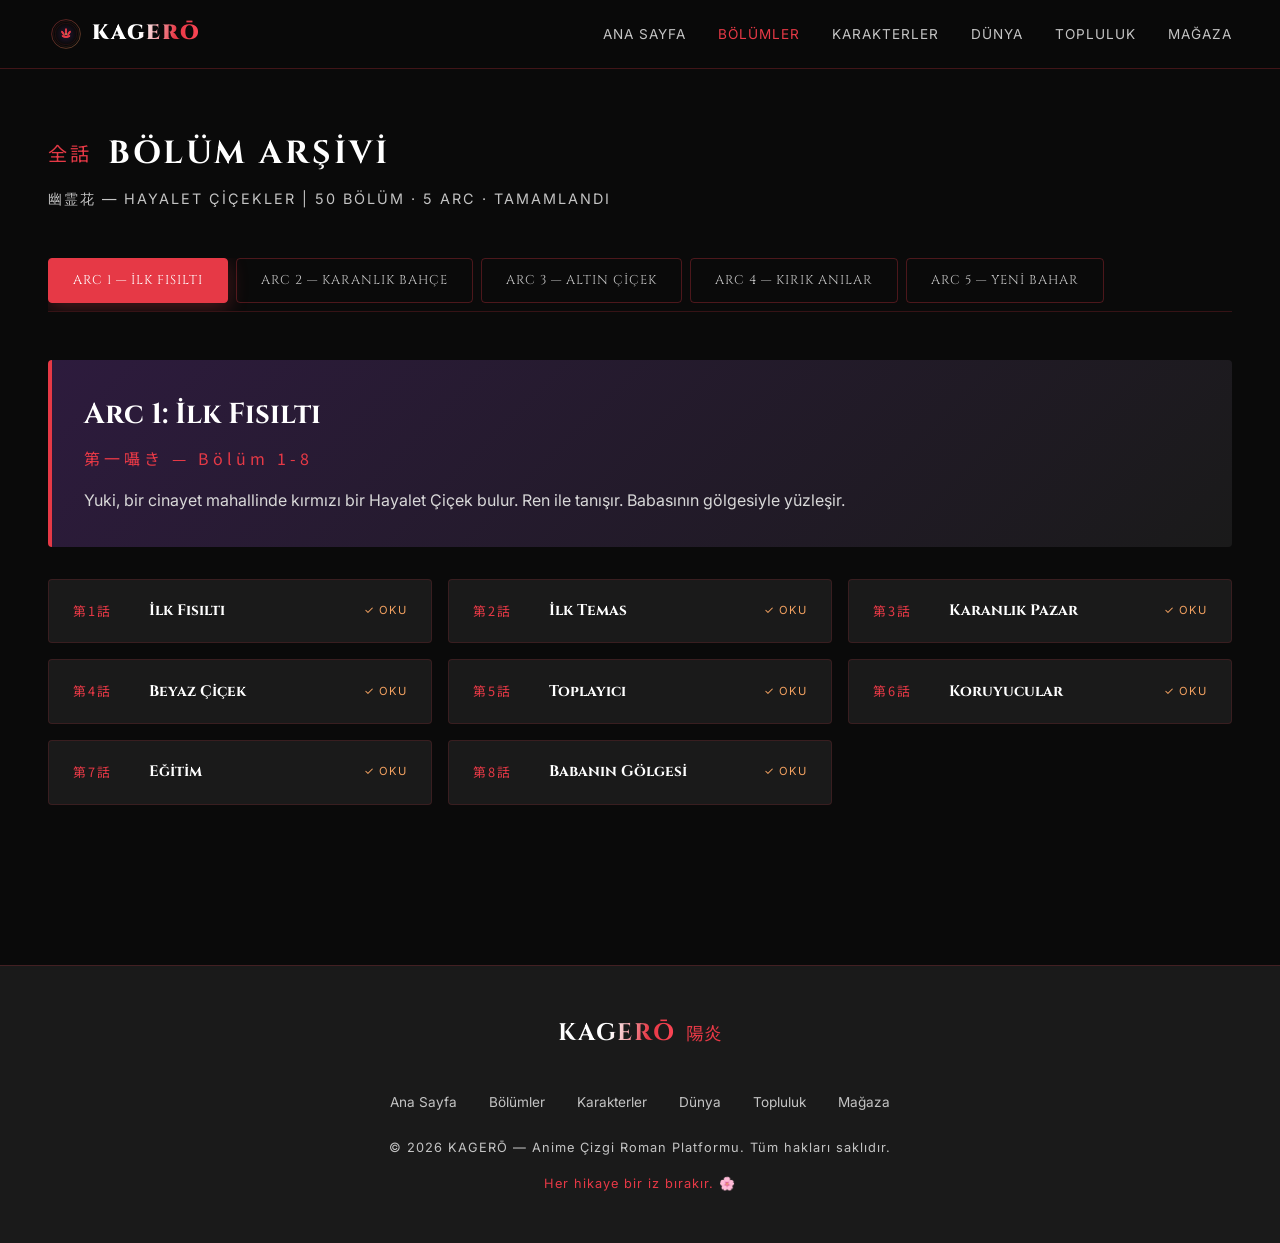
==== commit 188597f7: "Update chapters.html" ====
--- a/chapters.html
+++ b/chapters.html
@@ -4,7 +4,7 @@
 <meta charset="UTF-8">
 <meta name="viewport" content="width=device-width, initial-scale=1.0">
 <title>Bölüm Arşivi — KAGERŌ</title>
-<meta name="description" content="KAGERŌ — 幽霊花: Hayalet Çiçekler tüm bölümler.">
+<meta name="description" content="KAGERŌ — 幽霊花: Hayalet Çiçekler tüm bölümler. 50 bölüm, 5 arc.">
 <link rel="icon" type="image/svg+xml" href="assets/favicon.svg">
 <link href="https://fonts.googleapis.com/css2?family=Cinzel:wght@400;700;900&family=Inter:wght@300;400;600&family=Noto+Sans+JP:wght@300;400;700&display=swap" rel="stylesheet">
 <link rel="stylesheet" href="css/style.css">
@@ -63,7 +63,7 @@
     letter-spacing: 4px;
     margin-bottom: 1rem;
   }
-  .arc-header p { color: var(--gray); line-height: 1.7; }
+  .arc-header p { color: var(--gray-light); line-height: 1.7; }
   .chapter-list {
     display: grid;
     grid-template-columns: repeat(auto-fill, minmax(320px, 1fr));
@@ -105,8 +105,7 @@
     color: var(--gold);
     letter-spacing: 1px;
   }
-  .chapter-item .status.soon { color: var(--gray); }
-  .chapter-item.soon { opacity: 0.5; pointer-events: none; }
+  .chapter-item .status.final { color: var(--red); font-weight: 700; }
   @media (max-width: 600px) {
     .chapter-item { flex-direction: column; align-items: flex-start; gap: 0.5rem; }
   }
@@ -119,7 +118,7 @@
     <img src="assets/logo-icon.svg" alt="KAGERŌ" width="36" height="36" style="vertical-align: middle;">
     <span>KAGERŌ</span>
   </a>
-  <button class="menu-toggle">☰</button>
+  <button class="menu-toggle" aria-label="Menü">☰</button>
   <ul>
     <li><a href="index.html">Ana Sayfa</a></li>
     <li><a href="chapters.html" class="active">Bölümler</a></li>
@@ -134,7 +133,7 @@
   <h2 class="section-title">
     <span class="section-title-jp">全話</span> BÖLÜM ARŞİVİ
   </h2>
-  <p class="section-subtitle">幽霊花 — Hayalet Çiçekler | 50 Bölüm · 5 Arc</p>
+  <p class="section-subtitle">幽霊花 — Hayalet Çiçekler | 50 Bölüm · 5 Arc · TAMAMLANDI</p>
 
   <div class="arc-tabs">
     <button class="arc-tab active" onclick="showArc('arc1', event)">Arc 1 — İlk Fısıltı</button>
@@ -166,19 +165,19 @@
     <div class="arc-header">
       <h2>Arc 2: Karanlık Bahçe</h2>
       <div class="jp">暗い庭 — Bölüm 9-18</div>
-      <p>Bahçıvan saldırır. Koruyucu tapınağına sığınırlar. Yuriko ve Sōren'in yasak aşkı ortaya çıkar.</p>
-    </div>
-    <div class="chapter-list">
-      <span class="chapter-item soon"><span class="num">第9話</span><span class="title">Kaçış</span><span class="status soon">● YAKINDA</span></span>
-      <span class="chapter-item soon"><span class="num">第10話</span><span class="title">Koruyucular</span><span class="status soon">● YAKINDA</span></span>
-      <span class="chapter-item soon"><span class="num">第11話</span><span class="title">Yasak Aşk</span><span class="status soon">● YAKINDA</span></span>
-      <span class="chapter-item soon"><span class="num">第12話</span><span class="title">Kırık Yemin</span><span class="status soon">● YAKINDA</span></span>
-      <span class="chapter-item soon"><span class="num">第13話</span><span class="title">İlk Kurban</span><span class="status soon">● YAKINDA</span></span>
-      <span class="chapter-item soon"><span class="num">第14話</span><span class="title">Babanın Gölgesi</span><span class="status soon">● YAKINDA</span></span>
-      <span class="chapter-item soon"><span class="num">第15話</span><span class="title">Eğitim Başlıyor</span><span class="status soon">● YAKINDA</span></span>
-      <span class="chapter-item soon"><span class="num">第16話</span><span class="title">İlk Görev</span><span class="status soon">● YAKINDA</span></span>
-      <span class="chapter-item soon"><span class="num">第17話</span><span class="title">Kan ve Çiçek</span><span class="status soon">● YAKINDA</span></span>
-      <span class="chapter-item soon"><span class="num">第18話</span><span class="title">Karanlık Bahçe</span><span class="status soon">● YAKINDA</span></span>
+      <p>Bahçıvan'ın geçmişi. Yuriko ve Sōren'in yasak aşkı. Hana'nın ölümünün gerçeği. Kuroi'nin intikamı.</p>
+    </div>
+    <div class="chapter-list">
+      <a href="reader.html?ch=9" class="chapter-item"><span class="num">第9話</span><span class="title">Kaçış</span><span class="status">✓ OKU</span></a>
+      <a href="reader.html?ch=10" class="chapter-item"><span class="num">第10話</span><span class="title">Dayının Sırrı</span><span class="status">✓ OKU</span></a>
+      <a href="reader.html?ch=11" class="chapter-item"><span class="num">第11話</span><span class="title">Yasak Aşk</span><span class="status">✓ OKU</span></a>
+      <a href="reader.html?ch=12" class="chapter-item"><span class="num">第12話</span><span class="title">Kırık Yemin</span><span class="status">✓ OKU</span></a>
+      <a href="reader.html?ch=13" class="chapter-item"><span class="num">第13話</span><span class="title">İlk Kurban</span><span class="status">✓ OKU</span></a>
+      <a href="reader.html?ch=14" class="chapter-item"><span class="num">第14話</span><span class="title">Yüzleşme</span><span class="status">✓ OKU</span></a>
+      <a href="reader.html?ch=15" class="chapter-item"><span class="num">第15話</span><span class="title">Yeni Eğitim</span><span class="status">✓ OKU</span></a>
+      <a href="reader.html?ch=16" class="chapter-item"><span class="num">第16話</span><span class="title">Kuroi'nin Peşinde</span><span class="status">✓ OKU</span></a>
+      <a href="reader.html?ch=17" class="chapter-item"><span class="num">第17話</span><span class="title">Kan ve Çiçek</span><span class="status">✓ OKU</span></a>
+      <a href="reader.html?ch=18" class="chapter-item"><span class="num">第18話</span><span class="title">Karanlık Bahçe</span><span class="status">✓ OKU</span></a>
     </div>
   </div>
 
@@ -189,18 +188,18 @@
       <p>Altın Çiçeğin peşinde. Aokigahara Ormanı. Toplayıcılar Savaşı. Fuji Dağı'ndaki büyük buluşma.</p>
     </div>
     <div class="chapter-list">
-      <span class="chapter-item soon"><span class="num">第19話</span><span class="title">Altın Çiçeğin Efsanesi</span><span class="status soon">● YAKINDA</span></span>
-      <span class="chapter-item soon"><span class="num">第20話</span><span class="title">Aokigahara</span><span class="status soon">● YAKINDA</span></span>
-      <span class="chapter-item soon"><span class="num">第21話</span><span class="title">Toplayıcılar Savaşı I</span><span class="status soon">● YAKINDA</span></span>
-      <span class="chapter-item soon"><span class="num">第22話</span><span class="title">İlk Kan</span><span class="status soon">● YAKINDA</span></span>
-      <span class="chapter-item soon"><span class="num">第23話</span><span class="title">Mio'nun Sırrı</span><span class="status soon">● YAKINDA</span></span>
-      <span class="chapter-item soon"><span class="num">第24話</span><span class="title">Dayı</span><span class="status soon">● YAKINDA</span></span>
-      <span class="chapter-item soon"><span class="num">第25話</span><span class="title">Gin'in Vedası</span><span class="status soon">● YAKINDA</span></span>
-      <span class="chapter-item soon"><span class="num">第26話</span><span class="title">Babanın Kalbi</span><span class="status soon">● YAKINDA</span></span>
-      <span class="chapter-item soon"><span class="num">第27話</span><span class="title">Altın Çiçeğin Peşinde I</span><span class="status soon">● YAKINDA</span></span>
-      <span class="chapter-item soon"><span class="num">第28話</span><span class="title">Altın Çiçeğin Peşinde II</span><span class="status soon">● YAKINDA</span></span>
-      <span class="chapter-item soon"><span class="num">第29話</span><span class="title">Fuji Dağı</span><span class="status soon">● YAKINDA</span></span>
-      <span class="chapter-item soon"><span class="num">第30話</span><span class="title">Seçim</span><span class="status soon">● YAKINDA</span></span>
+      <a href="reader.html?ch=19" class="chapter-item"><span class="num">第19話</span><span class="title">Altın Çiçeğin Efsanesi</span><span class="status">✓ OKU</span></a>
+      <a href="reader.html?ch=20" class="chapter-item"><span class="num">第20話</span><span class="title">Aokigahara</span><span class="status">✓ OKU</span></a>
+      <a href="reader.html?ch=21" class="chapter-item"><span class="num">第21話</span><span class="title">Toplayıcılar Savaşı I</span><span class="status">✓ OKU</span></a>
+      <a href="reader.html?ch=22" class="chapter-item"><span class="num">第22話</span><span class="title">İlk Kan</span><span class="status">✓ OKU</span></a>
+      <a href="reader.html?ch=23" class="chapter-item"><span class="num">第23話</span><span class="title">Mio'nun Sırrı</span><span class="status">✓ OKU</span></a>
+      <a href="reader.html?ch=24" class="chapter-item"><span class="num">第24話</span><span class="title">Dayı</span><span class="status">✓ OKU</span></a>
+      <a href="reader.html?ch=25" class="chapter-item"><span class="num">第25話</span><span class="title">Gin'in Vedası</span><span class="status">✓ OKU</span></a>
+      <a href="reader.html?ch=26" class="chapter-item"><span class="num">第26話</span><span class="title">Babanın Kalbi</span><span class="status">✓ OKU</span></a>
+      <a href="reader.html?ch=27" class="chapter-item"><span class="num">第27話</span><span class="title">Altın Çiçeğin Peşinde I</span><span class="status">✓ OKU</span></a>
+      <a href="reader.html?ch=28" class="chapter-item"><span class="num">第28話</span><span class="title">Altın Çiçeğin Peşinde II</span><span class="status">✓ OKU</span></a>
+      <a href="reader.html?ch=29" class="chapter-item"><span class="num">第29話</span><span class="title">Fuji Dağı</span><span class="status">✓ OKU</span></a>
+      <a href="reader.html?ch=30" class="chapter-item"><span class="num">第30話</span><span class="title">Seçim</span><span class="status">✓ OKU</span></a>
     </div>
   </div>
 
@@ -208,45 +207,48 @@
     <div class="arc-header">
       <h2>Arc 4: Kırık Anılar</h2>
       <div class="jp">壊れた記憶 — Bölüm 31-40</div>
-      <p>Yuki ve babası birlikte çalışır. Hana'nın gerçeği. Büyük Savaş. Bahçıvan'ın fedakarlığı.</p>
-    </div>
-    <div class="chapter-list">
-      <span class="chapter-item soon"><span class="num">第31話</span><span class="title">Baba ve Kız</span><span class="status soon">● YAKINDA</span></span>
-      <span class="chapter-item soon"><span class="num">第32話</span><span class="title">Sessiz Akşam Yemeği</span><span class="status soon">● YAKINDA</span></span>
-      <span class="chapter-item soon"><span class="num">第33話</span><span class="title">Geçmişin Hayaletleri</span><span class="status soon">● YAKINDA</span></span>
-      <span class="chapter-item soon"><span class="num">第34話</span><span class="title">Hana'nın Gerçeği</span><span class="status soon">● YAKINDA</span></span>
-      <span class="chapter-item soon"><span class="num">第35話</span><span class="title">Ren'in Yıkımı</span><span class="status soon">● YAKINDA</span></span>
-      <span class="chapter-item soon"><span class="num">第36話</span><span class="title">Bağışlama</span><span class="status soon">● YAKINDA</span></span>
-      <span class="chapter-item soon"><span class="num">第37話</span><span class="title">Büyük Savaş I</span><span class="status soon">● YAKINDA</span></span>
-      <span class="chapter-item soon"><span class="num">第38話</span><span class="title">Büyük Savaş II</span><span class="status soon">● YAKINDA</span></span>
-      <span class="chapter-item soon"><span class="num">第39話</span><span class="title">Fedakarlık</span><span class="status soon">● YAKINDA</span></span>
-      <span class="chapter-item soon"><span class="num">第40話</span><span class="title">Babanın Sonu</span><span class="status soon">● YAKINDA</span></span>
+      <p>Yuki ve babasının barışması. Hana'nın gerçeği. Büyük Savaş. Bahçıvan'ın fedakarlığı.</p>
+    </div>
+    <div class="chapter-list">
+      <a href="reader.html?ch=31" class="chapter-item"><span class="num">第31話</span><span class="title">Baba ve Kız</span><span class="status">✓ OKU</span></a>
+      <a href="reader.html?ch=32" class="chapter-item"><span class="num">第32話</span><span class="title">Sessiz Akşam Yemeği</span><span class="status">✓ OKU</span></a>
+      <a href="reader.html?ch=33" class="chapter-item"><span class="num">第33話</span><span class="title">Geçmişin Hayaletleri</span><span class="status">✓ OKU</span></a>
+      <a href="reader.html?ch=34" class="chapter-item"><span class="num">第34話</span><span class="title">Hana'nın Gerçeği</span><span class="status">✓ OKU</span></a>
+      <a href="reader.html?ch=35" class="chapter-item"><span class="num">第35話</span><span class="title">Ren'in Yıkımı</span><span class="status">✓ OKU</span></a>
+      <a href="reader.html?ch=36" class="chapter-item"><span class="num">第36話</span><span class="title">Bağışlama</span><span class="status">✓ OKU</span></a>
+      <a href="reader.html?ch=37" class="chapter-item"><span class="num">第37話</span><span class="title">Büyük Savaş I</span><span class="status">✓ OKU</span></a>
+      <a href="reader.html?ch=38" class="chapter-item"><span class="num">第38話</span><span class="title">Büyük Savaş II</span><span class="status">✓ OKU</span></a>
+      <a href="reader.html?ch=39" class="chapter-item"><span class="num">第39話</span><span class="title">Fedakarlık</span><span class="status">✓ OKU</span></a>
+      <a href="reader.html?ch=40" class="chapter-item"><span class="num">第40話</span><span class="title">Babanın Sonu</span><span class="status">✓ OKU</span></a>
     </div>
   </div>
 
   <div class="arc-section" id="arc5">
     <div class="arc-header">
       <h2>Arc 5: Yeni Bahar</h2>
-      <div class="jp">新春 — Bölüm 41-50</div>
-      <p>Yas. Altın Çiçeğin gerçeği. Son veda. Bırakış. Yeni bahar. Final.</p>
-    </div>
-    <div class="chapter-list">
-      <span class="chapter-item soon"><span class="num">第41話</span><span class="title">Yas</span><span class="status soon">● YAKINDA</span></span>
-      <span class="chapter-item soon"><span class="num">第42話</span><span class="title">Boşluk</span><span class="status soon">● YAKINDA</span></span>
-      <span class="chapter-item soon"><span class="num">第43話</span><span class="title">Ren'in Dönüşü</span><span class="status soon">● YAKINDA</span></span>
-      <span class="chapter-item soon"><span class="num">第44話</span><span class="title">Altın Çiçeğin Gerçeği I</span><span class="status soon">● YAKINDA</span></span>
-      <span class="chapter-item soon"><span class="num">第45話</span><span class="title">Altın Çiçeğin Gerçeği II</span><span class="status soon">● YAKINDA</span></span>
-      <span class="chapter-item soon"><span class="num">第46話</span><span class="title">Annenin Sırrı</span><span class="status soon">● YAKINDA</span></span>
-      <span class="chapter-item soon"><span class="num">第47話</span><span class="title">Son Veda I</span><span class="status soon">● YAKINDA</span></span>
-      <span class="chapter-item soon"><span class="num">第48話</span><span class="title">Son Veda II</span><span class="status soon">● YAKINDA</span></span>
-      <span class="chapter-item soon"><span class="num">第49話</span><span class="title">Bırakış</span><span class="status soon">● YAKINDA</span></span>
-      <span class="chapter-item soon"><span class="num">第50話</span><span class="title">Yeni Bahar — FİNAL</span><span class="status soon">● YAKINDA</span></span>
+      <div class="jp">新春 — Bölüm 41-50 · FİNAL</div>
+      <p>Yas. Altın Çiçeğin gerçeği. Son veda. Bırakış. Ve... yeni bir başlangıç. Beş yıl sonra.</p>
+    </div>
+    <div class="chapter-list">
+      <a href="reader.html?ch=41" class="chapter-item"><span class="num">第41話</span><span class="title">Yas</span><span class="status">✓ OKU</span></a>
+      <a href="reader.html?ch=42" class="chapter-item"><span class="num">第42話</span><span class="title">Boşluk</span><span class="status">✓ OKU</span></a>
+      <a href="reader.html?ch=43" class="chapter-item"><span class="num">第43話</span><span class="title">Ren'in Dönüşü</span><span class="status">✓ OKU</span></a>
+      <a href="reader.html?ch=44" class="chapter-item"><span class="num">第44話</span><span class="title">Altın Çiçeğin Gerçeği I</span><span class="status">✓ OKU</span></a>
+      <a href="reader.html?ch=45" class="chapter-item"><span class="num">第45話</span><span class="title">Altın Çiçeğin Gerçeği II</span><span class="status">✓ OKU</span></a>
+      <a href="reader.html?ch=46" class="chapter-item"><span class="num">第46話</span><span class="title">Annenin Sırrı</span><span class="status">✓ OKU</span></a>
+      <a href="reader.html?ch=47" class="chapter-item"><span class="num">第47話</span><span class="title">Son Veda I</span><span class="status">✓ OKU</span></a>
+      <a href="reader.html?ch=48" class="chapter-item"><span class="num">第48話</span><span class="title">Son Veda II</span><span class="status">✓ OKU</span></a>
+      <a href="reader.html?ch=49" class="chapter-item"><span class="num">第49話</span><span class="title">Bırakış</span><span class="status">✓ OKU</span></a>
+      <a href="reader.html?ch=50" class="chapter-item"><span class="num">第50話</span><span class="title">Yeni Bahar — FİNAL</span><span class="status final">★ FİNAL</span></a>
     </div>
   </div>
 </section>
 
 <footer>
-  <div class="footer-logo">KAGERŌ <span style="color: var(--red); font-family: var(--font-jp);">陽炎</span></div>
+  <div class="footer-logo">
+    <span class="brand">KAGERŌ</span>
+    <span class="jp">陽炎</span>
+  </div>
   <div class="footer-links">
     <a href="index.html">Ana Sayfa</a>
     <a href="chapters.html">Bölümler</a>
--- a/css/style.css
+++ b/css/style.css
@@ -1,5 +1,5 @@
 /* ============================================
-   幽霊花 — HAYALET ÇİÇEKLER
+   KAGERŌ — Anime Çizgi Roman Platformu
    Ana Stil Dosyası
    ============================================ */
 
@@ -13,23 +13,18 @@
   --gold: #F4A261;
   --blue: #4A90D9;
   --white: #FFFFFF;
-  --gray: #B0B0B0;
-  --gray-dark: #666;
+  --gray: #C4C4C4;
+  --gray-light: #D8D8D8;
+  --gray-dark: #888;
   --font-title: 'Cinzel', serif;
   --font-body: 'Inter', sans-serif;
   --font-jp: 'Noto Sans JP', sans-serif;
   --transition: 0.3s ease;
 }
 
-* {
-  margin: 0;
-  padding: 0;
-  box-sizing: border-box;
-}
-
-html {
-  scroll-behavior: smooth;
-}
+* { margin: 0; padding: 0; box-sizing: border-box; }
+
+html { scroll-behavior: smooth; }
 
 body {
   background: var(--bg);
@@ -37,6 +32,7 @@
   font-family: var(--font-body);
   overflow-x: hidden;
   line-height: 1.6;
+  -webkit-font-smoothing: antialiased;
 }
 
 /* ============================================
@@ -50,16 +46,14 @@
   justify-content: space-between;
   align-items: center;
   padding: 1rem 3rem;
-  background: rgba(10,10,10,0.9);
-  backdrop-filter: blur(15px);
-  -webkit-backdrop-filter: blur(15px);
-  border-bottom: 1px solid rgba(230,57,70,0.2);
-  transition: transform var(--transition);
-}
-
-.navbar.hidden {
-  transform: translateY(-100%);
-}
+  background: rgba(10,10,10,0.95);
+  backdrop-filter: blur(10px);
+  -webkit-backdrop-filter: blur(10px);
+  border-bottom: 1px solid rgba(230,57,70,0.25);
+  transition: transform 0.3s ease;
+}
+
+.navbar.hidden { transform: translateY(-100%); }
 
 .navbar .logo {
   font-family: var(--font-title);
@@ -71,11 +65,16 @@
   gap: 0.5rem;
   text-decoration: none;
   color: var(--white);
+  transition: color 0.3s ease;
+  z-index: 10;
 }
 
 .navbar .logo span {
-  color: var(--red);
-  font-family: var(--font-jp);
+  background: linear-gradient(100deg, #FFFFFF 0%, #FFFFFF 45%, #E63946 75%, #FF4757 100%);
+  -webkit-background-clip: text;
+  background-clip: text;
+  -webkit-text-fill-color: transparent;
+  color: transparent;
 }
 
 .navbar ul {
@@ -90,7 +89,7 @@
   font-size: 0.85rem;
   letter-spacing: 1px;
   text-transform: uppercase;
-  transition: color var(--transition);
+  transition: color 0.3s ease;
   position: relative;
 }
 
@@ -100,7 +99,7 @@
   bottom: -5px; left: 0;
   width: 0; height: 2px;
   background: var(--red);
-  transition: width var(--transition);
+  transition: width 0.3s ease;
 }
 
 .navbar a:hover { color: var(--red); }
@@ -114,7 +113,13 @@
   color: var(--white);
   font-size: 1.5rem;
   cursor: pointer;
-}
+  padding: 0.5rem;
+  transition: color 0.3s ease, transform 0.3s ease;
+  z-index: 10;
+}
+
+.menu-toggle:hover { color: var(--red); }
+.menu-toggle.active { transform: rotate(90deg); color: var(--red); }
 
 /* ============================================
    HERO
@@ -127,29 +132,88 @@
   align-items: center;
   text-align: center;
   position: relative;
-  background: radial-gradient(ellipse at center, #1A0A1A 0%, #0A0A0A 70%);
+  background: radial-gradient(ellipse at center, #2D0A1A 0%, #1A0A1A 40%, #0A0A0A 80%);
   overflow: hidden;
   padding: 2rem;
 }
 
-.hero::before {
-  content: '';
+.hero-bg-img {
   position: absolute;
-  top: 0; left: 0; right: 0; bottom: 0;
-  background-image: 
-    radial-gradient(2px 2px at 20% 30%, rgba(230,57,70,0.3), transparent),
-    radial-gradient(2px 2px at 60% 70%, rgba(244,162,97,0.3), transparent),
-    radial-gradient(1px 1px at 50% 50%, rgba(230,57,70,0.2), transparent),
-    radial-gradient(1px 1px at 80% 10%, rgba(244,162,97,0.2), transparent),
-    radial-gradient(2px 2px at 90% 60%, rgba(230,57,70,0.3), transparent);
-  background-size: 200% 200%;
-  animation: floatParticles 20s infinite linear;
-  opacity: 0.6;
-}
-
-@keyframes floatParticles {
-  from { background-position: 0 0; }
-  to { background-position: 200% 200%; }
+  top: 0; left: 0;
+  width: 100%; height: 100%;
+  object-fit: cover;
+  opacity: 0.35;
+  z-index: 0;
+  pointer-events: none;
+}
+
+/* PARÇACIKLAR — GPU HIZLANDIRMALI */
+.hero-particles {
+  position: absolute;
+  inset: 0;
+  overflow: hidden;
+  pointer-events: none;
+  z-index: 1;
+}
+
+.hero-particles span {
+  position: absolute;
+  width: 5px;
+  height: 5px;
+  border-radius: 50%;
+  background: radial-gradient(circle, #FF4757 0%, #E63946 50%, transparent 100%);
+  box-shadow: 0 0 15px rgba(230,57,70,0.9), 0 0 30px rgba(230,57,70,0.4);
+  opacity: 0;
+  will-change: transform, opacity;
+  animation: particleRise 18s infinite linear;
+}
+
+.hero-particles span.gold {
+  background: radial-gradient(circle, #FFB366 0%, #F4A261 50%, transparent 100%);
+  box-shadow: 0 0 15px rgba(244,162,97,0.9), 0 0 30px rgba(244,162,97,0.4);
+}
+
+.hero-particles span.white {
+  background: radial-gradient(circle, #FFFFFF 0%, #CCCCCC 50%, transparent 100%);
+  box-shadow: 0 0 12px rgba(255,255,255,0.8), 0 0 24px rgba(255,255,255,0.3);
+  width: 3px;
+  height: 3px;
+}
+
+@keyframes particleRise {
+  0% {
+    transform: translate3d(0, 105vh, 0) scale(0.6);
+    opacity: 0;
+  }
+  5% { opacity: 1; }
+  95% { opacity: 0.9; }
+  100% {
+    transform: translate3d(0, -10vh, 0) scale(1.1);
+    opacity: 0;
+  }
+}
+
+/* Parçacık konumları ve süreleri */
+.hero-particles span:nth-child(1) { left: 5%; animation-duration: 15s; animation-delay: 0s; }
+.hero-particles span:nth-child(2) { left: 12%; animation-duration: 20s; animation-delay: 2s; }
+.hero-particles span:nth-child(3) { left: 20%; animation-duration: 17s; animation-delay: 5s; }
+.hero-particles span:nth-child(4) { left: 28%; animation-duration: 22s; animation-delay: 1s; }
+.hero-particles span:nth-child(5) { left: 35%; animation-duration: 16s; animation-delay: 7s; }
+.hero-particles span:nth-child(6) { left: 42%; animation-duration: 19s; animation-delay: 3s; }
+.hero-particles span:nth-child(7) { left: 50%; animation-duration: 21s; animation-delay: 9s; }
+.hero-particles span:nth-child(8) { left: 58%; animation-duration: 18s; animation-delay: 4s; }
+.hero-particles span:nth-child(9) { left: 65%; animation-duration: 20s; animation-delay: 8s; }
+.hero-particles span:nth-child(10) { left: 72%; animation-duration: 15s; animation-delay: 6s; }
+.hero-particles span:nth-child(11) { left: 80%; animation-duration: 23s; animation-delay: 11s; }
+.hero-particles span:nth-child(12) { left: 87%; animation-duration: 17s; animation-delay: 13s; }
+.hero-particles span:nth-child(13) { left: 93%; animation-duration: 19s; animation-delay: 10s; }
+.hero-particles span:nth-child(14) { left: 25%; animation-duration: 24s; animation-delay: 14s; }
+.hero-particles span:nth-child(15) { left: 55%; animation-duration: 18s; animation-delay: 12s; }
+.hero-particles span:nth-child(16) { left: 75%; animation-duration: 21s; animation-delay: 15s; }
+
+.hero > h1, .hero > h2, .hero > p, .hero > div {
+  position: relative;
+  z-index: 2;
 }
 
 .hero-title-jp {
@@ -158,15 +222,14 @@
   font-weight: 700;
   color: var(--red);
   letter-spacing: 20px;
-  text-shadow: 0 0 40px rgba(230,57,70,0.5);
-  animation: glow 3s infinite alternate;
-  position: relative;
-  z-index: 1;
+  text-shadow: 0 0 40px rgba(230,57,70,0.6), 0 0 80px rgba(230,57,70,0.3);
+  animation: glow 4s infinite alternate;
+  will-change: text-shadow;
 }
 
 @keyframes glow {
-  from { text-shadow: 0 0 20px rgba(230,57,70,0.3); }
-  to { text-shadow: 0 0 80px rgba(230,57,70,0.9); }
+  from { text-shadow: 0 0 20px rgba(230,57,70,0.4), 0 0 40px rgba(230,57,70,0.2); }
+  to { text-shadow: 0 0 60px rgba(230,57,70,0.9), 0 0 100px rgba(230,57,70,0.5); }
 }
 
 .hero-title-tr {
@@ -176,27 +239,23 @@
   letter-spacing: 10px;
   color: var(--white);
   margin-top: 0.5rem;
-  position: relative;
-  z-index: 1;
+  text-shadow: 0 2px 20px rgba(0,0,0,0.8);
 }
 
 .hero-tagline {
   font-size: 1.1rem;
-  color: var(--gray);
+  color: var(--gray-light);
   margin-top: 2rem;
   font-style: italic;
   letter-spacing: 2px;
-  position: relative;
-  z-index: 1;
   max-width: 600px;
+  text-shadow: 0 2px 10px rgba(0,0,0,0.8);
 }
 
 .hero-buttons {
   margin-top: 3rem;
   display: flex;
   gap: 1.5rem;
-  position: relative;
-  z-index: 1;
   flex-wrap: wrap;
   justify-content: center;
 }
@@ -213,7 +272,7 @@
   text-transform: uppercase;
   border: none;
   cursor: pointer;
-  transition: all var(--transition);
+  transition: transform 0.3s ease, background 0.3s ease, box-shadow 0.3s ease;
   text-decoration: none;
   display: inline-block;
   text-align: center;
@@ -293,7 +352,7 @@
   background: var(--bg2);
   border: 1px solid rgba(230,57,70,0.2);
   padding: 2rem;
-  transition: all var(--transition);
+  transition: transform 0.3s ease, border-color 0.3s ease, box-shadow 0.3s ease;
   cursor: pointer;
   position: relative;
   overflow: hidden;
@@ -309,7 +368,7 @@
   width: 4px; height: 100%;
   background: var(--red);
   transform: scaleY(0);
-  transition: transform var(--transition);
+  transition: transform 0.3s ease;
 }
 
 .chapter-card:hover::before { transform: scaleY(1); }
@@ -335,7 +394,7 @@
 }
 
 .chapter-desc {
-  color: var(--gray);
+  color: var(--gray-light);
   font-size: 0.85rem;
   line-height: 1.6;
   margin-top: 1rem;
@@ -369,7 +428,7 @@
   border: 1px solid rgba(244,162,97,0.2);
   padding: 2rem;
   text-align: center;
-  transition: all var(--transition);
+  transition: transform 0.3s ease, border-color 0.3s ease, box-shadow 0.3s ease;
   cursor: pointer;
   text-decoration: none;
   color: inherit;
@@ -383,23 +442,28 @@
 }
 
 .character-avatar {
-  width: 120px;
-  height: 120px;
+  width: 140px;
+  height: 140px;
   border-radius: 50%;
-  background: radial-gradient(circle, var(--red) 0%, var(--purple) 100%);
   margin: 0 auto 1.5rem;
   display: flex;
   align-items: center;
   justify-content: center;
-  font-family: var(--font-jp);
-  font-size: 3rem;
-  color: var(--white);
-  border: 2px solid var(--gold);
-  transition: transform var(--transition);
+  overflow: hidden;
+  border: 3px solid var(--gold);
+  transition: transform 0.4s ease, box-shadow 0.4s ease;
+  background: var(--bg);
+}
+
+.character-avatar img {
+  width: 100%;
+  height: 100%;
+  object-fit: cover;
 }
 
 .character-card:hover .character-avatar {
-  transform: scale(1.1) rotate(5deg);
+  transform: scale(1.08) rotate(3deg);
+  box-shadow: 0 0 30px rgba(244,162,97,0.5);
 }
 
 .character-name {
@@ -437,8 +501,28 @@
 footer .footer-logo {
   font-family: var(--font-title);
   font-size: 1.5rem;
-  color: var(--white);
   margin-bottom: 1rem;
+  display: inline-flex;
+  align-items: center;
+  gap: 0.6rem;
+  flex-wrap: wrap;
+  justify-content: center;
+}
+
+footer .footer-logo .brand {
+  background: linear-gradient(100deg, #FFFFFF 0%, #FFFFFF 45%, #E63946 75%, #FF4757 100%);
+  -webkit-background-clip: text;
+  background-clip: text;
+  -webkit-text-fill-color: transparent;
+  color: transparent;
+  font-weight: 700;
+  letter-spacing: 2px;
+}
+
+footer .footer-logo .jp {
+  color: var(--red);
+  font-family: var(--font-jp);
+  font-size: 1.1rem;
 }
 
 footer p {
@@ -460,7 +544,7 @@
   color: var(--gray);
   text-decoration: none;
   font-size: 0.85rem;
-  transition: color var(--transition);
+  transition: color 0.3s ease;
 }
 
 footer .footer-links a:hover { color: var(--red); }
@@ -476,10 +560,11 @@
   justify-content: space-between;
   align-items: center;
   padding: 0.8rem 2rem;
-  background: rgba(10,10,10,0.95);
-  backdrop-filter: blur(15px);
+  background: rgba(10,10,10,0.96);
+  backdrop-filter: blur(10px);
+  -webkit-backdrop-filter: blur(10px);
   border-bottom: 1px solid rgba(230,57,70,0.3);
-  transition: transform var(--transition);
+  transition: transform 0.3s ease;
 }
 
 .reader-topbar.hidden { transform: translateY(-100%); }
@@ -492,7 +577,7 @@
   display: flex;
   align-items: center;
   gap: 0.5rem;
-  transition: color var(--transition);
+  transition: color 0.3s ease;
 }
 
 .back-btn:hover { color: var(--red); }
@@ -525,7 +610,7 @@
   align-items: center;
   justify-content: center;
   font-size: 0.9rem;
-  transition: all var(--transition);
+  transition: all 0.3s ease;
 }
 
 .control-btn:hover {
@@ -547,10 +632,7 @@
   overflow: hidden;
   box-shadow: 0 10px 40px rgba(0,0,0,0.5);
   position: relative;
-  transition: transform var(--transition);
-}
-
-.page:hover { transform: scale(1.005); }
+}
 
 .page-number {
   position: absolute;
@@ -560,6 +642,9 @@
   color: var(--gray);
   letter-spacing: 1px;
   z-index: 10;
+  background: rgba(10,10,10,0.7);
+  padding: 0.2rem 0.6rem;
+  border-radius: 12px;
 }
 
 .panel {
@@ -572,10 +657,12 @@
 
 .panel:last-child { border-bottom: none; }
 
+/* ============ PANEL ARKA PLANLARI ============ */
 .panel-image {
   width: 100%;
   min-height: 300px;
-  background: linear-gradient(135deg, #1A0A1A 0%, #0A0A0A 100%);
+  background: 
+    radial-gradient(ellipse at center, #2D1B3D 0%, #1A0A1A 50%, #0A0A0A 100%);
   display: flex;
   align-items: center;
   justify-content: center;
@@ -589,26 +676,61 @@
   top: 50%;
   left: 50%;
   transform: translate(-50%, -50%);
-  font-family: var(--font-jp);
-  font-size: 1.5rem;
-  color: rgba(230,57,70,0.3);
-  letter-spacing: 5px;
+  font-family: var(--font-body);
+  font-size: 1.3rem;
+  font-weight: 500;
+  color: #FFFFFF;
+  letter-spacing: 1.5px;
   text-align: center;
-  padding: 1rem;
+  padding: 2rem;
   width: 90%;
+  line-height: 1.7;
+  text-shadow: 
+    0 0 20px rgba(230,57,70,0.9),
+    0 2px 6px rgba(0,0,0,1);
+  z-index: 2;
+}
+
+.panel-image::after {
+  content: '';
+  position: absolute;
+  inset: 0;
+  background: radial-gradient(ellipse at center, transparent 40%, rgba(0,0,0,0.75) 100%);
+  pointer-events: none;
+  z-index: 1;
 }
 
 .panel-splash .panel-image {
   min-height: 500px;
-  background: linear-gradient(135deg, #2D1B3D 0%, #1A0A1A 100%);
+  background: 
+    radial-gradient(ellipse at center, #4D1B5D 0%, #2D1B3D 40%, #0A0A0A 100%);
 }
 
 .panel-splash .panel-image::before {
-  font-size: 2.5rem;
-  color: rgba(230,57,70,0.5);
-}
-
-.panel-closeup .panel-image { min-height: 400px; }
+  font-size: 1.8rem;
+  font-weight: 500;
+  color: #FFFFFF;
+  letter-spacing: 2px;
+  text-shadow: 
+    0 0 30px rgba(230,57,70,1),
+    0 0 60px rgba(230,57,70,0.7),
+    0 2px 6px rgba(0,0,0,1);
+}
+
+.panel-closeup .panel-image {
+  min-height: 400px;
+  background: 
+    radial-gradient(ellipse at center, #3D0A1A 0%, #1A0A1A 50%, #0A0A0A 100%);
+}
+
+.panel-closeup .panel-image::before {
+  font-size: 1.5rem;
+  color: #FFE5E5;
+  text-shadow: 
+    0 0 25px rgba(230,57,70,1),
+    0 0 50px rgba(230,57,70,0.6),
+    0 2px 6px rgba(0,0,0,1);
+}
 
 .panel-dialogue {
   padding: 1.5rem 2rem;
@@ -621,7 +743,12 @@
   padding: 1rem 1.5rem;
   margin: 0.8rem 0;
   border-radius: 0 8px 8px 0;
-  position: relative;
+  animation: dialogueSlide 0.5s ease;
+}
+
+@keyframes dialogueSlide {
+  from { opacity: 0; transform: translateX(-12px); }
+  to { opacity: 1; transform: translateX(0); }
 }
 
 .dialogue-speaker {
@@ -688,7 +815,7 @@
   font-size: 0.85rem;
   letter-spacing: 2px;
   text-transform: uppercase;
-  transition: all var(--transition);
+  transition: all 0.3s ease;
   display: flex;
   align-items: center;
   gap: 0.5rem;
@@ -746,7 +873,7 @@
   font-size: 0.9rem;
   resize: vertical;
   min-height: 80px;
-  transition: border var(--transition);
+  transition: border 0.3s ease;
 }
 
 .comment-input:focus {
@@ -766,7 +893,7 @@
   letter-spacing: 2px;
   text-transform: uppercase;
   cursor: pointer;
-  transition: all var(--transition);
+  transition: all 0.3s ease;
 }
 
 .comment-submit:hover {
@@ -788,7 +915,7 @@
   background: var(--bg2);
   border: 1px solid rgba(230,57,70,0.2);
   padding: 2rem;
-  transition: all var(--transition);
+  transition: transform 0.3s ease, border-color 0.3s ease;
 }
 
 .world-card:hover {
@@ -817,12 +944,11 @@
 }
 
 .world-card-desc {
-  color: var(--gray);
+  color: var(--gray-light);
   font-size: 0.9rem;
   line-height: 1.7;
 }
 
-/* Çiçek renk göstergesi */
 .flower-colors {
   display: grid;
   grid-template-columns: repeat(auto-fit, minmax(150px, 1fr));
@@ -834,7 +960,7 @@
   padding: 1.5rem;
   text-align: center;
   border-radius: 8px;
-  transition: transform var(--transition);
+  transition: transform 0.3s ease;
   cursor: pointer;
 }
 
@@ -871,7 +997,7 @@
   padding: 1.5rem;
   border-left: 3px solid var(--red);
   margin-bottom: 1rem;
-  transition: all var(--transition);
+  transition: all 0.3s ease;
   cursor: pointer;
 }
 
@@ -913,13 +1039,11 @@
   background: var(--bg);
   margin-bottom: 0.5rem;
   cursor: pointer;
-  transition: all var(--transition);
+  transition: all 0.3s ease;
   border: 1px solid transparent;
 }
 
-.poll-option:hover {
-  border-color: var(--red);
-}
+.poll-option:hover { border-color: var(--red); }
 
 /* ============================================
    MAĞAZA SAYFASI
@@ -934,7 +1058,7 @@
   background: var(--bg2);
   border: 1px solid rgba(230,57,70,0.2);
   overflow: hidden;
-  transition: all var(--transition);
+  transition: all 0.3s ease;
   cursor: pointer;
 }
 
@@ -955,9 +1079,7 @@
   color: rgba(230,57,70,0.4);
 }
 
-.product-info {
-  padding: 1.5rem;
-}
+.product-info { padding: 1.5rem; }
 
 .product-title {
   font-family: var(--font-title);
@@ -984,7 +1106,7 @@
   letter-spacing: 2px;
   text-transform: uppercase;
   cursor: pointer;
-  transition: all var(--transition);
+  transition: all 0.3s ease;
 }
 
 .product-btn:hover {
@@ -993,26 +1115,95 @@
 }
 
 /* ============================================
+   İÇERİK METİN RENKLERİ (daha parlak)
+   ============================================ */
+.tab-content p,
+.relation-desc,
+.arc-header p {
+  color: var(--gray-light);
+}
+
+/* ============================================
    RESPONSIVE
    ============================================ */
 @media (max-width: 968px) {
   .navbar { padding: 1rem 1.5rem; }
-  .navbar ul { display: none; }
-  .navbar ul.open {
-    display: flex;
-    flex-direction: column;
+  
+  .navbar ul {
     position: absolute;
     top: 100%; left: 0; right: 0;
-    background: rgba(10,10,10,0.98);
-    padding: 2rem;
+    flex-direction: column;
+    background: rgba(8,8,8,0.99);
+    padding: 0 2rem;
     border-bottom: 1px solid rgba(230,57,70,0.3);
+    max-height: 0;
+    overflow: hidden;
+    opacity: 0;
+    transform: translateY(-10px);
+    gap: 0;
+    transition: max-height 0.45s cubic-bezier(0.4, 0, 0.2, 1),
+                opacity 0.3s ease,
+                transform 0.3s ease,
+                padding 0.3s ease;
+    box-shadow: 0 10px 40px rgba(0,0,0,0.9);
   }
+  
+  .navbar ul.open {
+    max-height: 500px;
+    padding: 1.5rem 2rem 2rem;
+    opacity: 1;
+    transform: translateY(0);
+  }
+  
+  .navbar ul li {
+    opacity: 0;
+    transform: translateX(-15px);
+    transition: opacity 0.25s ease, transform 0.25s ease;
+  }
+  
+  .navbar ul.open li {
+    opacity: 1;
+    transform: translateX(0);
+  }
+  
+  .navbar ul.open li:nth-child(1) { transition-delay: 0.05s; }
+  .navbar ul.open li:nth-child(2) { transition-delay: 0.1s; }
+  .navbar ul.open li:nth-child(3) { transition-delay: 0.15s; }
+  .navbar ul.open li:nth-child(4) { transition-delay: 0.2s; }
+  .navbar ul.open li:nth-child(5) { transition-delay: 0.25s; }
+  .navbar ul.open li:nth-child(6) { transition-delay: 0.3s; }
+  
+  .navbar ul li a {
+    display: block;
+    padding: 1rem 0;
+    border-bottom: 1px solid rgba(230,57,70,0.1);
+    font-size: 1rem;
+    letter-spacing: 2px;
+  }
+  
+  .navbar ul li:last-child a { border-bottom: none; }
+  .navbar ul li a::after { display: none; }
+  
   .menu-toggle { display: block; }
+  
   .hero-title-jp { font-size: 3.5rem; letter-spacing: 10px; }
   .hero-title-tr { font-size: 1.5rem; letter-spacing: 5px; }
   section { padding: 3rem 1.5rem; }
   .section-title { font-size: 1.5rem; }
   .forum-grid { grid-template-columns: 1fr; }
+}
+
+@media (max-width: 768px) {
+  /* Mobilde backdrop-filter KAPAT — büyük performans artışı */
+  .navbar,
+  .reader-topbar {
+    backdrop-filter: none;
+    -webkit-backdrop-filter: none;
+    background: rgba(8,8,8,0.99);
+  }
+  
+  /* Mobilde bazı parçacıkları gizle — performans */
+  .hero-particles span:nth-child(n+11) { display: none; }
 }
 
 @media (max-width: 480px) {
@@ -1023,7 +1214,10 @@
   .reader-topbar { padding: 0.6rem 1rem; }
   .chapter-info .title { font-size: 0.8rem; }
   .reader-container { padding: 5rem 0.5rem 2rem; }
-  .panel-image { min-height: 200px; }
+  .panel-image { min-height: 220px; }
+  .panel-image::before { font-size: 1.05rem; letter-spacing: 1px; }
   .panel-splash .panel-image { min-height: 350px; }
+  .panel-splash .panel-image::before { font-size: 1.35rem; }
+  .panel-closeup .panel-image { min-height: 280px; }
   .nav-btn { padding: 0.8rem 1rem; font-size: 0.7rem; }
 }
